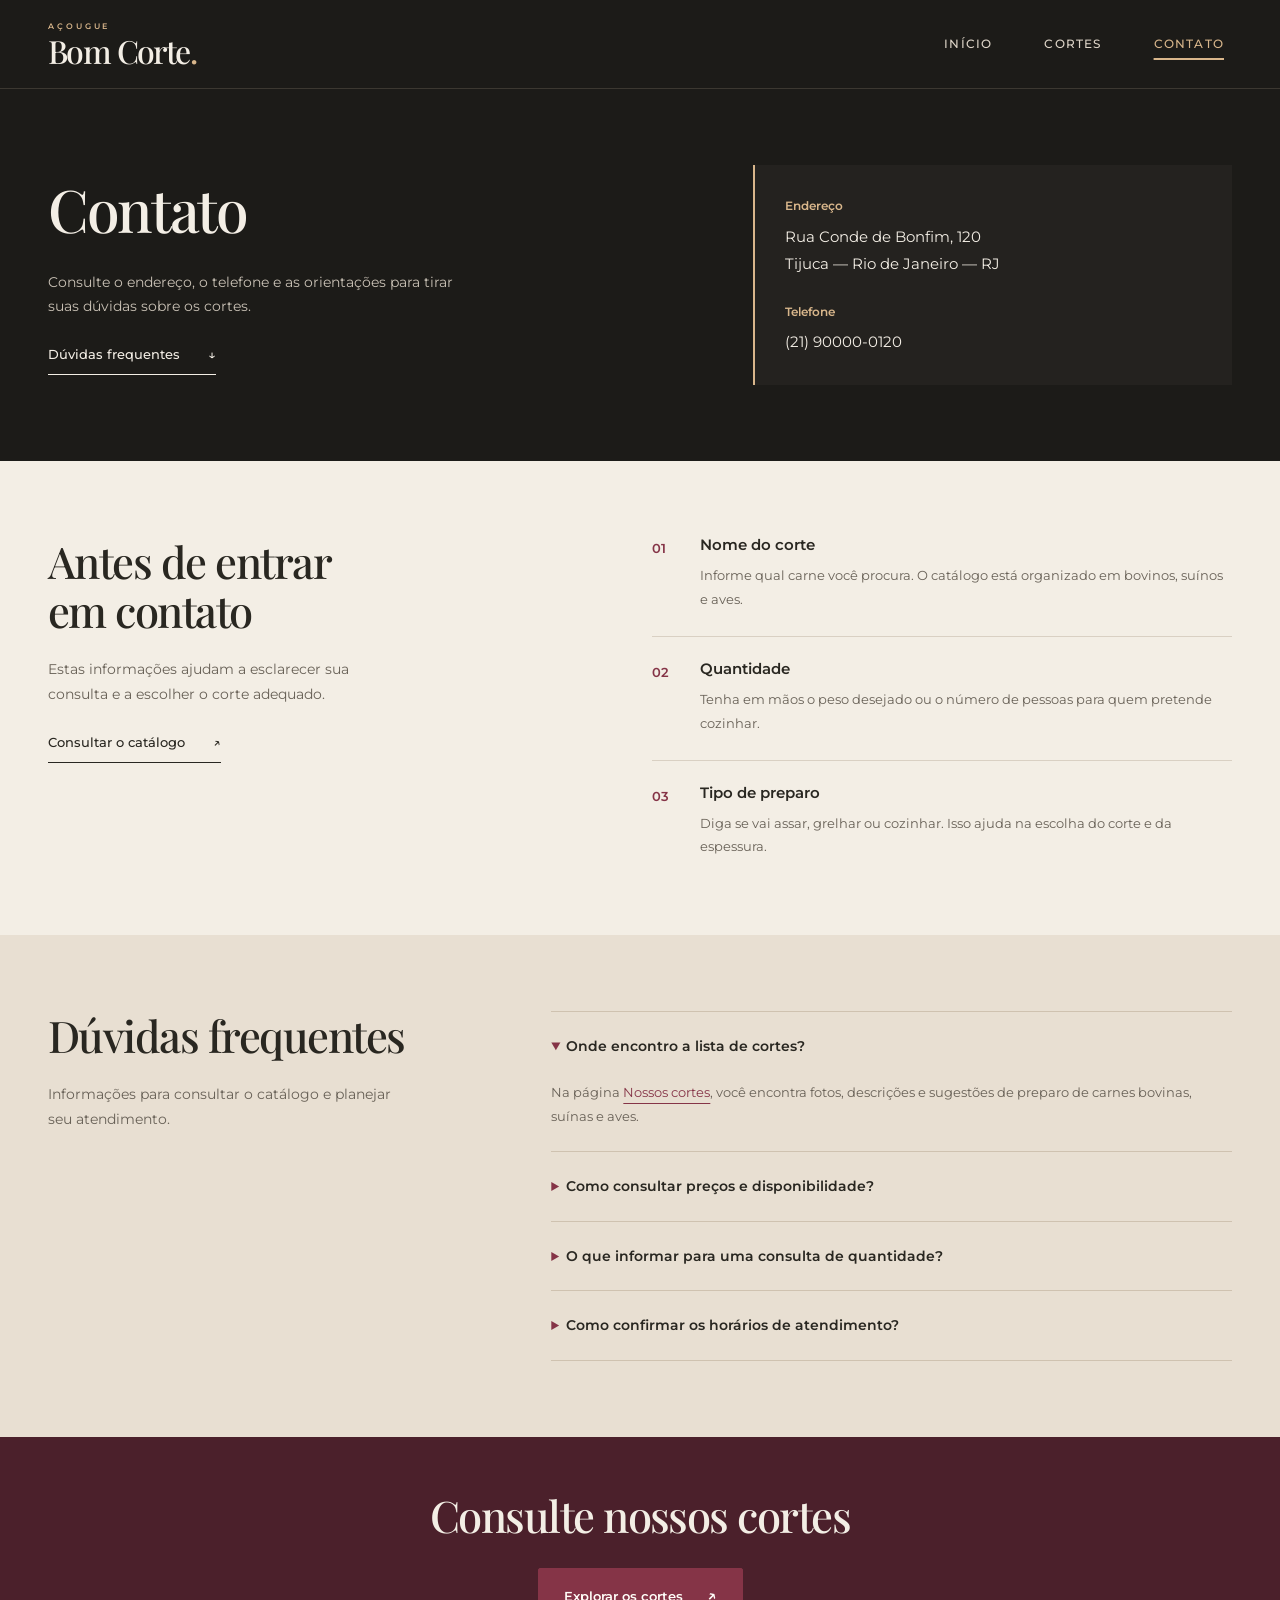
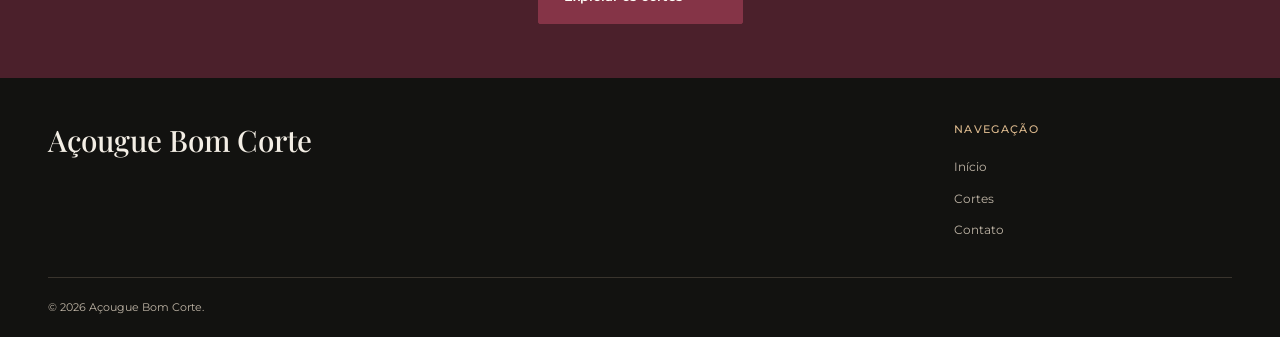
==== contato.html @ 8984fb62 "Add files via upload" ====
<!DOCTYPE html>
<html lang="pt-BR">
<head>
  <meta charset="UTF-8">
  <meta name="viewport" content="width=device-width, initial-scale=1">
  <meta name="description" content="Endereço e telefone do Açougue Bom Corte na Tijuca. Consulte orientações de atendimento e dúvidas frequentes sobre os cortes.">
  <title>Contato | Açougue Bom Corte</title>
  <link rel="preconnect" href="https://fonts.googleapis.com">
  <link rel="preconnect" href="https://fonts.gstatic.com" crossorigin>
  <link href="https://fonts.googleapis.com/css2?family=Montserrat:wght@400;500;600;700&family=Playfair+Display:wght@400;500;600;700&display=swap" rel="stylesheet">
  <link href="https://cdn.jsdelivr.net/npm/bootstrap@5.3.8/dist/css/bootstrap.min.css" rel="stylesheet" integrity="sha384-sRIl4kxILFvY47J16cr9ZwB07vP4J8+LH7qKQnuqkuIAvNWLzeN8tE5YBujZqJLB" crossorigin="anonymous">
  <link rel="stylesheet" href="style.css">
</head>
<body>
  <a class="skip-link" href="#conteudo">Pular para o conteúdo</a>
  <header class="site-header">
    <nav class="navbar navbar-expand-md" data-bs-theme="dark" aria-label="Navegação principal">
      <div class="container">
        <a class="navbar-brand brand" href="index.html" aria-label="Açougue Bom Corte — início">
          <span class="brand-kicker">AÇOUGUE</span>
          <span class="brand-name">Bom Corte<span class="brand-dot">.</span></span>
        </a>
        <button class="navbar-toggler" type="button" data-bs-toggle="collapse" data-bs-target="#menuPrincipal" aria-controls="menuPrincipal" aria-expanded="false" aria-label="Abrir ou fechar menu">
          <span class="navbar-toggler-icon"></span>
        </button>
        <div class="collapse navbar-collapse" id="menuPrincipal">
          <ul class="navbar-nav ms-auto">
            <li class="nav-item"><a class="nav-link" href="index.html">Início</a></li>
            <li class="nav-item"><a class="nav-link" href="cortes.html">Cortes</a></li>
            <li class="nav-item"><a class="nav-link active" aria-current="page" href="contato.html">Contato</a></li>
          </ul>
        </div>
      </div>
    </nav>
  </header>
  <main id="conteudo">
    <section class="contact-intro section-space">
      <div class="container">
        <div class="row align-items-center gx-4 gy-4">
          <div class="col-lg-7">
            <h1>Contato</h1>
            <p>Consulte o endereço, o telefone e as orientações para tirar suas dúvidas sobre os cortes.</p>
            <a class="text-link" href="#duvidas">Dúvidas frequentes <span aria-hidden="true">↓</span></a>
          </div>
          <div class="col-lg-5">
            <dl class="contact-info contact-info-panel mb-0">
              <dt>Endereço</dt>
              <dd><address class="mb-0">Rua Conde de Bonfim, 120<br>Tijuca — Rio de Janeiro — RJ</address></dd>
              <dt>Telefone</dt>
              <dd class="mb-0">(21) 90000-0120</dd>
            </dl>
          </div>
        </div>
      </div>
    </section>

    <section class="contact-guide section-space" aria-labelledby="titulo-atendimento">
      <div class="container">
        <div class="row gx-4 gy-4">
          <div class="col-lg-5">
            <h2 id="titulo-atendimento">Antes de entrar<br class="d-none d-lg-block"> em contato</h2>
            <p>Estas informações ajudam a esclarecer sua consulta e a escolher o corte adequado.</p>
            <a class="text-link" href="cortes.html">Consultar o catálogo <span aria-hidden="true">↗</span></a>
          </div>
          <div class="col-lg-6 offset-lg-1">
            <ol class="contact-checklist">
              <li>
                <h3>Nome do corte</h3>
                <p>Informe qual carne você procura. O catálogo está organizado em bovinos, suínos e aves.</p>
              </li>
              <li>
                <h3>Quantidade</h3>
                <p>Tenha em mãos o peso desejado ou o número de pessoas para quem pretende cozinhar.</p>
              </li>
              <li>
                <h3>Tipo de preparo</h3>
                <p>Diga se vai assar, grelhar ou cozinhar. Isso ajuda na escolha do corte e da espessura.</p>
              </li>
            </ol>
          </div>
        </div>
      </div>
    </section>

    <section class="contact-faq section-space" id="duvidas" aria-labelledby="titulo-duvidas">
      <div class="container">
        <div class="row gx-4 gy-4">
          <div class="col-lg-5">
            <h2 id="titulo-duvidas">Dúvidas frequentes</h2>
            <p>Informações para consultar o catálogo e planejar seu atendimento.</p>
          </div>
          <div class="col-lg-7">
            <!-- Details e summary abrem as respostas sem JavaScript adicional. -->
            <details class="faq-item" open>
              <summary>Onde encontro a lista de cortes?</summary>
              <p>Na página <a href="cortes.html">Nossos cortes</a>, você encontra fotos, descrições e sugestões de preparo de carnes bovinas, suínas e aves.</p>
            </details>
            <details class="faq-item">
              <summary>Como consultar preços e disponibilidade?</summary>
              <p>Confirme o valor e a disponibilidade do corte pelo telefone informado nesta página antes de se deslocar até o endereço.</p>
            </details>
            <details class="faq-item">
              <summary>O que informar para uma consulta de quantidade?</summary>
              <p>Informe o número de pessoas, o corte desejado e se a carne será o prato principal ou terá outros acompanhamentos.</p>
            </details>
            <details class="faq-item">
              <summary>Como confirmar os horários de atendimento?</summary>
              <p>Consulte os horários pelo telefone informado, especialmente antes de uma visita em domingos ou feriados.</p>
            </details>
          </div>
        </div>
      </div>
    </section>

    <section class="contact-cta">
      <div class="container text-center">
        <h2>Consulte nossos cortes</h2>
        <a class="btn btn-wine" href="cortes.html">Explorar os cortes <span aria-hidden="true">↗</span></a>
      </div>
    </section>
  </main>
  <footer class="site-footer">
    <div class="container">
      <div class="row gy-4 justify-content-between">
        <div class="col-md-7">
          <a class="footer-brand" href="index.html">Açougue Bom Corte</a>
        </div>
        <div class="col-md-3">
          <h2 class="footer-heading">Navegação</h2>
          <nav aria-label="Navegação do rodapé">
            <ul class="list-unstyled footer-links">
              <li><a href="index.html">Início</a></li>
              <li><a href="cortes.html">Cortes</a></li>
              <li><a href="contato.html">Contato</a></li>
            </ul>
          </nav>
        </div>
      </div>
      <div class="footer-bottom"><small>© 2026 Açougue Bom Corte.</small></div>
    </div>
  </footer>
  <!-- Único JavaScript do site: componente de menu recolhível do Bootstrap. -->
  <script src="https://cdn.jsdelivr.net/npm/bootstrap@5.3.8/dist/js/bootstrap.bundle.min.js" integrity="sha384-FKyoEForCGlyvwx9Hj09JcYn3nv7wiPVlz7YYwJrWVcXK/BmnVDxM+D2scQbITxI" crossorigin="anonymous"></script>
</body>
</html>
---- style.css ----
﻿/* Variáveis: identidade original do Bom Corte */
:root {
  --wine: #853447;
  --wine-dark: #4b202b;
  --charcoal: #1c1b18;
  --ink: #121210;
  --cream: #f3eee5;
  --sand: #d8b68b;
  --text: #292721;
  --muted: #686157;
  --white: #fffdf8;
  --line: #d9d0c3;
}

/* Geral */
body {
  margin: 0;
  min-height: 100vh;
  display: flex;
  flex-direction: column;
  color: var(--text);
  background: var(--cream);
  font-family: "Montserrat", sans-serif;
  font-size: 0.94rem;
  line-height: 1.8;
  -webkit-font-smoothing: antialiased;
}
h1, h2, h3, .brand-name, .footer-brand {
  font-family: "Playfair Display", Georgia, serif;
  font-weight: 500;
  line-height: 1.12;
}
h1 { font-size: clamp(2.7rem, 4.6vw, 4.6rem); letter-spacing: -0.04em; }
h2 { font-size: clamp(2rem, 3.4vw, 3.1rem); letter-spacing: -0.035em; }
h3 { font-size: 1.7rem; }
h1 em, h2 em { color: var(--wine); font-weight: 400; }
p { color: var(--muted); }
a { color: var(--wine); text-underline-offset: 6px; }
a, button { -webkit-tap-highlight-color: transparent; }
a:focus-visible, button:focus-visible { outline: 3px solid var(--sand); outline-offset: 5px; }
img { display: block; max-width: 100%; height: auto; }
::selection { color: var(--white); background: var(--wine); }
.section-space { padding-block: 76px; }
.btn-wine {
  --bs-btn-color: var(--white);
  --bs-btn-bg: var(--wine);
  --bs-btn-border-color: var(--wine);
  --bs-btn-hover-color: var(--white);
  --bs-btn-hover-bg: #a14459;
  --bs-btn-hover-border-color: #a14459;
  --bs-btn-active-color: var(--white);
  --bs-btn-active-bg: var(--wine-dark);
  --bs-btn-active-border-color: var(--wine-dark);
  padding: 15px 25px;
  border-radius: 2px;
  font-size: 0.8rem;
  font-weight: 600;
}
.btn-wine span { padding-left: 20px; font-size: 1rem; }
.text-link { display: inline-block; padding-block: 8px; color: inherit; text-decoration: none; border-bottom: 1px solid currentColor; font-size: 0.8rem; font-weight: 500; }
.text-link:hover { color: var(--sand); }
.text-link span { margin-left: 24px; }
.skip-link { position: absolute; z-index: 20; top: -100px; left: 16px; background: var(--white); padding: 10px 18px; }
.skip-link:focus { top: 10px; }

main { flex: 1; }

/* Header: compacto e contrastante */
.site-header { background: var(--charcoal); border-bottom: 1px solid #3c3831; }
.navbar { padding-block: 19px; }
.brand { display: flex; flex-direction: column; color: var(--cream); padding: 0; }
.brand:hover { color: var(--sand); }
.brand-kicker { color: var(--sand); font-size: 0.52rem; letter-spacing: 0.35em; font-weight: 600; line-height: 1.7; }
.brand-name { font-size: 2rem; letter-spacing: -0.05em; }
.brand-dot { color: var(--sand); }
.navbar-nav { gap: 36px; }
.navbar .nav-link { color: #ded5c8; padding: 10px 0; font-size: 0.75rem; letter-spacing: 0.1em; font-weight: 500; text-transform: uppercase; transition: color 180ms ease; }
.navbar .nav-link:hover, .navbar .nav-link.active { color: var(--sand); }
.navbar .nav-link.active { text-decoration: underline; text-decoration-thickness: 2px; text-underline-offset: 10px; }
.navbar-toggler { border: 1px solid #6d6254; border-radius: 2px; padding: 8px; font-size: 1rem; }

/* Home: abertura em duas colunas, sem texto sobre a fotografia */
.hero { background: var(--charcoal); color: var(--cream); padding-block: 52px; }
.hero-copy { padding-right: 44px; }
.hero h1 { margin-bottom: 26px; }
.hero h1 em { display: block; color: var(--sand); }
.hero-copy > p:not(.hero-footnote) { max-width: 390px; color: #c9c1b5; font-size: 0.9rem; }
.hero-actions { display: flex; align-items: start; flex-direction: column; gap: 14px; margin-top: 30px; }
.hero .hero-footnote { margin: 30px 0 0; color: #c9c1b5; font-size: 0.59rem; letter-spacing: 0.17em; }
.hero-footnote span { color: var(--sand); padding-inline: 12px; }
.hero-link { display: block; position: relative; }
.hero-image { width: 100%; height: auto; }
/* Suaviza somente as bordas; o centro da foto mantém brilho e nitidez. */
.hero-link::after {
  content: "";
  position: absolute;
  inset: 0;
  pointer-events: none;
  background:
    linear-gradient(to right, var(--charcoal), transparent 12%, transparent 88%, var(--charcoal)),
    linear-gradient(to bottom, var(--charcoal), transparent 12%, transparent 88%, var(--charcoal));
}
.intro h2 { margin-bottom: 0; }
.intro-text { font-size: 0.87rem; }
.featured { background: var(--ink); color: var(--cream); }
.section-heading { display: flex; justify-content: space-between; align-items: end; gap: 28px; margin-bottom: 38px; }
.section-heading h2 { margin: 0; }

/* Diferenciais: faixa vinho */
.benefits { padding-block: 28px; background: var(--wine-dark); }
.benefit { display: flex; align-items: center; gap: 18px; }
.benefit-number { color: var(--sand); font-family: "Playfair Display", Georgia, serif; font-size: 2rem; }
.benefit h2 { margin-bottom: 6px; color: var(--cream); font-family: "Montserrat", sans-serif; font-size: 0.81rem; font-weight: 600; letter-spacing: 0; line-height: 1.5; }

/* Cards: object-fit contain mantém as artes originais inteiras */
.product-card { overflow: hidden; background: var(--white); border: 1px solid var(--line); border-radius: 3px; box-shadow: 0 2px 7px rgb(28 27 24 / 3%); transition: transform 200ms ease, box-shadow 200ms ease; }
.product-card:hover { transform: translateY(-4px); box-shadow: 0 9px 24px rgb(28 27 24 / 12%); }
.product-image { width: 100%; aspect-ratio: 4 / 3; object-fit: contain; background: #100e0c; }
/* Preenche o card e preserva o nome incorporado à esquerda da arte. */
.product-image--costela { object-fit: cover; object-position: 8% center; }
.product-card .card-body { display: flex; flex-direction: column; padding: 26px; }
.product-category { font-size: 0.61rem; font-weight: 600; letter-spacing: 0.16em; color: var(--wine); margin-bottom: 11px; }
.product-card h3 { margin-bottom: 14px; }
.product-description { font-size: 0.79rem; margin-bottom: 0; }
.product-use { font-size: 0.73rem; padding-top: 20px; margin: auto 0 0; }
.product-use span { display: block; color: var(--text); font-size: 0.61rem; letter-spacing: 0.1em; text-transform: uppercase; font-weight: 600; margin-bottom: 4px; }
.featured .product-card { background: #24221f; border-color: #39342d; }
.featured .product-card h3 { color: var(--cream); }



/* Catálogo */
.page-heading { padding-block: 64px; color: var(--cream); background: var(--wine-dark); }
.page-heading h1 em { color: var(--sand); }
.page-heading h1 { margin: 0; }
.page-intro { margin-bottom: 20px; color: #e1ced1; font-size: 0.9rem; max-width: 390px; }
.selection-count { color: var(--sand); font-size: 0.63rem; letter-spacing: 0.16em; margin: 0; }
.selection-count span { padding-inline: 14px; }
.category-bar { background: #e8dfd2; border-bottom: 1px solid var(--line); }
.category-nav { display: flex; align-items: center; flex-wrap: wrap; gap: 0 36px; }
.category-label { margin-right: auto; color: var(--muted); font-size: 0.62rem; font-weight: 600; letter-spacing: 0.16em; }
.category-nav a { padding-block: 20px; color: var(--text); font-size: 0.81rem; text-decoration: none; }
.category-nav a span { margin-left: 15px; color: var(--wine); }
.category-nav a:hover { color: var(--wine); text-decoration: underline; }
.catalog { padding-top: 48px; padding-bottom: 38px; }
.catalog-section { margin-bottom: 54px; scroll-margin-top: 24px; }
.category-heading { display: flex; align-items: baseline; justify-content: space-between; gap: 20px; margin-bottom: 24px; padding-bottom: 20px; border-bottom: 1px solid var(--line); }
.category-heading h2 { font-size: 2.2rem; margin: 0; }
.category-number { display: inline-block; margin-right: 16px; font-family: "Montserrat", sans-serif; font-size: 0.75rem; letter-spacing: 0; color: var(--wine); vertical-align: middle; }

/* Contato */
.contact-intro { background: var(--charcoal); color: var(--cream); }
.contact-intro h1 { margin-bottom: 28px; }
.contact-intro h1 em { color: var(--sand); }
.contact-intro p { max-width: 405px; font-size: 0.85rem; color: #c9c1b5; }
.contact-info dt { color: var(--sand); font-size: 0.75rem; font-weight: 600; margin-bottom: 6px; }
.contact-info dd { color: var(--cream); margin-bottom: 24px; }
.contact-info address { font-style: normal; }
.contact-info-panel { padding: 30px; border-left: 2px solid var(--sand); background: #24221f; }
.contact-guide h2, .contact-faq h2 { margin-bottom: 22px; }
.contact-guide > .container > .row > div > p,
.contact-faq > .container > .row > div > p { max-width: 360px; font-size: 0.87rem; }
.contact-guide .text-link:hover { color: var(--wine); }
.contact-checklist { list-style: none; counter-reset: contact-step; margin: 0; padding: 0; }
.contact-checklist li { counter-increment: contact-step; position: relative; padding: 0 0 24px 48px; margin-bottom: 24px; border-bottom: 1px solid var(--line); }
.contact-checklist li:last-child { padding-bottom: 0; margin-bottom: 0; border-bottom: 0; }
.contact-checklist li::before { content: "0" counter(contact-step); position: absolute; left: 0; top: 0; color: var(--wine); font-size: 0.8rem; font-weight: 600; }
.contact-checklist h3 { font-family: "Montserrat", sans-serif; font-size: 0.94rem; font-weight: 600; margin-bottom: 10px; }
.contact-checklist p { font-size: 0.83rem; margin: 0; }
.contact-faq { background: #e8dfd2; scroll-margin-top: 24px; }
.faq-item { border-bottom: 1px solid #cfc2b0; }
.faq-item:first-child { border-top: 1px solid #cfc2b0; }
.faq-item summary { padding: 22px 0; font-size: 0.86rem; font-weight: 600; cursor: pointer; }
.faq-item summary::marker { color: var(--wine); }
.faq-item summary:focus-visible { outline: 2px solid var(--wine); outline-offset: 4px; }
.faq-item p { margin: 0; padding-bottom: 22px; font-size: 0.83rem; }
.contact-cta { padding-block: 54px; background: var(--wine-dark); color: var(--cream); }
.contact-cta h2 { margin: 0 auto 28px; max-width: 710px; }

/* Footer */
.site-footer { background: var(--ink); padding-top: 45px; color: var(--cream); }
.footer-brand { color: var(--cream); text-decoration: none; font-size: 1.85rem; }
.footer-brand:hover { color: var(--sand); }
.footer-heading { font-family: "Montserrat", sans-serif; font-size: 0.69rem; font-weight: 500; text-transform: uppercase; letter-spacing: 0.12em; margin-bottom: 16px; color: var(--sand); }
.footer-links { font-size: 0.75rem; line-height: 2.1; margin: 0; color: #bfb5a6; }
.footer-links a { text-decoration: none; color: #bfb5a6; display: inline-block; padding-block: 3px; }
.footer-links a:hover { text-decoration: underline; color: var(--cream); }
.footer-bottom { display: flex; justify-content: space-between; gap: 12px; padding-block: 20px; margin-top: 32px; border-top: 1px solid #39342d; }
.footer-bottom small { font-size: 0.66rem; color: #bfb5a6; }

/* Responsividade */
@media (min-width: 1200px) { .container { max-width: 1240px; padding-inline: 28px; } }
@media (max-width: 1199.98px) {
  .hero-copy { padding-right: 28px; }
  .hero h1 { font-size: 3.3rem; }
  .benefit { gap: 12px; }
}
@media (max-width: 991.98px) {
  .section-space { padding-block: 55px; }
  .hero { padding-block: 40px; }
  .hero-copy { padding-right: 0; padding-bottom: 36px; }
  .hero h1 { max-width: 650px; font-size: 3.8rem; }
  .hero-copy > p:not(.hero-footnote) { max-width: 550px; }
  .hero-actions { flex-direction: row; align-items: center; gap: 25px; }
  .hero .hero-footnote { margin-top: 22px; }
  .section-heading, .category-heading { align-items: start; flex-direction: column; gap: 14px; }
  .page-heading { padding-block: 48px; }
  .page-intro { max-width: 550px; }
}
@media (max-width: 767.98px) {
  .container { padding-inline: 22px; }
  .navbar { padding-block: 14px; }
  .navbar-nav { gap: 3px; padding-top: 18px; padding-bottom: 8px; }
  .navbar .nav-link { padding-block: 12px; }
  .brand-name { font-size: 1.8rem; }
  .section-space { padding-block: 44px; }
  .hero h1 { font-size: clamp(2.65rem, 9vw, 3.8rem); }
  .hero-actions { flex-direction: column; align-items: start; gap: 12px; }
  .hero-copy { padding-bottom: 28px; }
  .hero-copy > p:not(.hero-footnote) { font-size: 0.85rem; }
  .benefit { gap: 22px; }
  .benefit-number { font-size: 1.7rem; }
  .section-heading { margin-bottom: 28px; }
  .category-nav { gap: 0 24px; }
  .category-label { display: none; }
  .category-nav a { padding-block: 16px; font-size: 0.75rem; }
  .category-nav a span { margin-left: 5px; }
  .category-heading h2 { font-size: 1.9rem; }
  .catalog { padding-top: 34px; }
  .catalog-section { margin-bottom: 40px; }
  .contact-cta { padding-block: 44px; }
  .footer-bottom { flex-direction: column; gap: 5px; }
}
@media (prefers-reduced-motion: reduce) {
  .product-card, .navbar .nav-link { transition: none; }
  .product-card:hover { transform: none; }
}


.featured .product-description { color: #c5bcaf; }
.featured .product-category { color: var(--sand); }
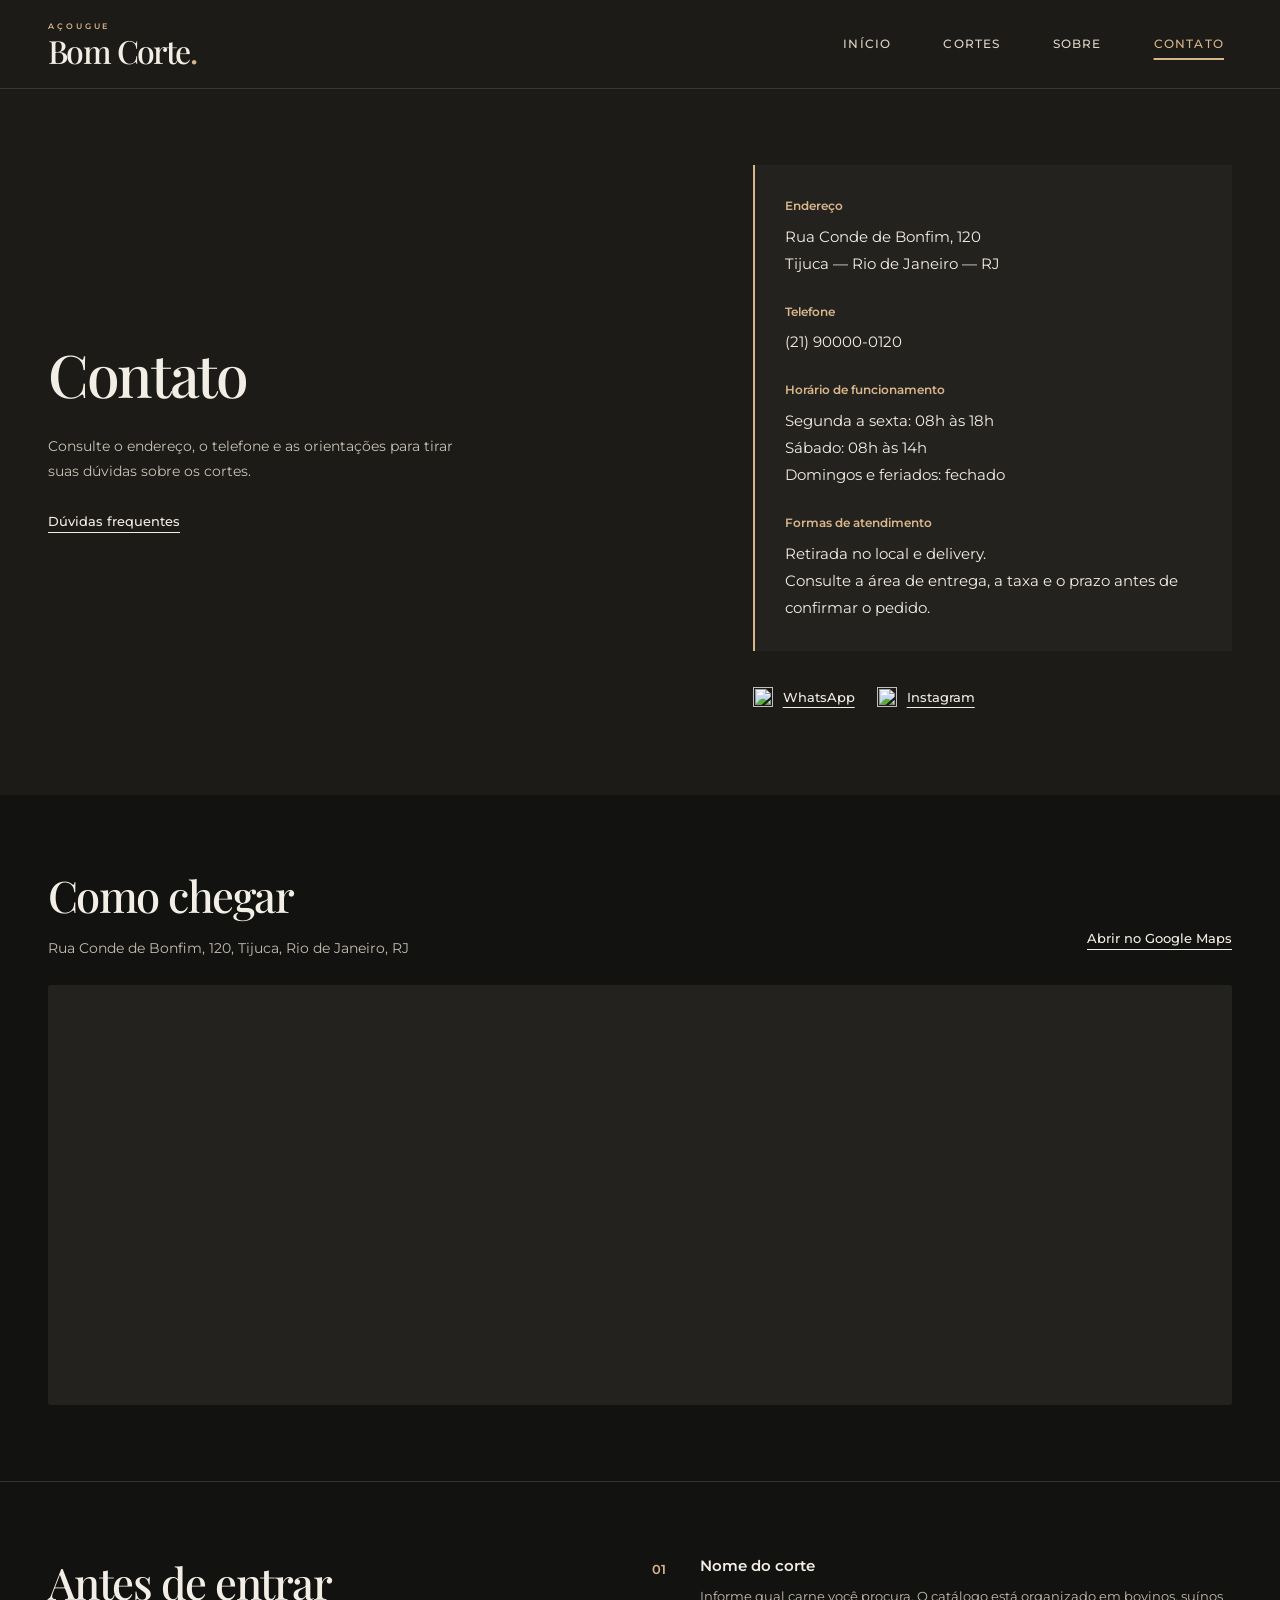
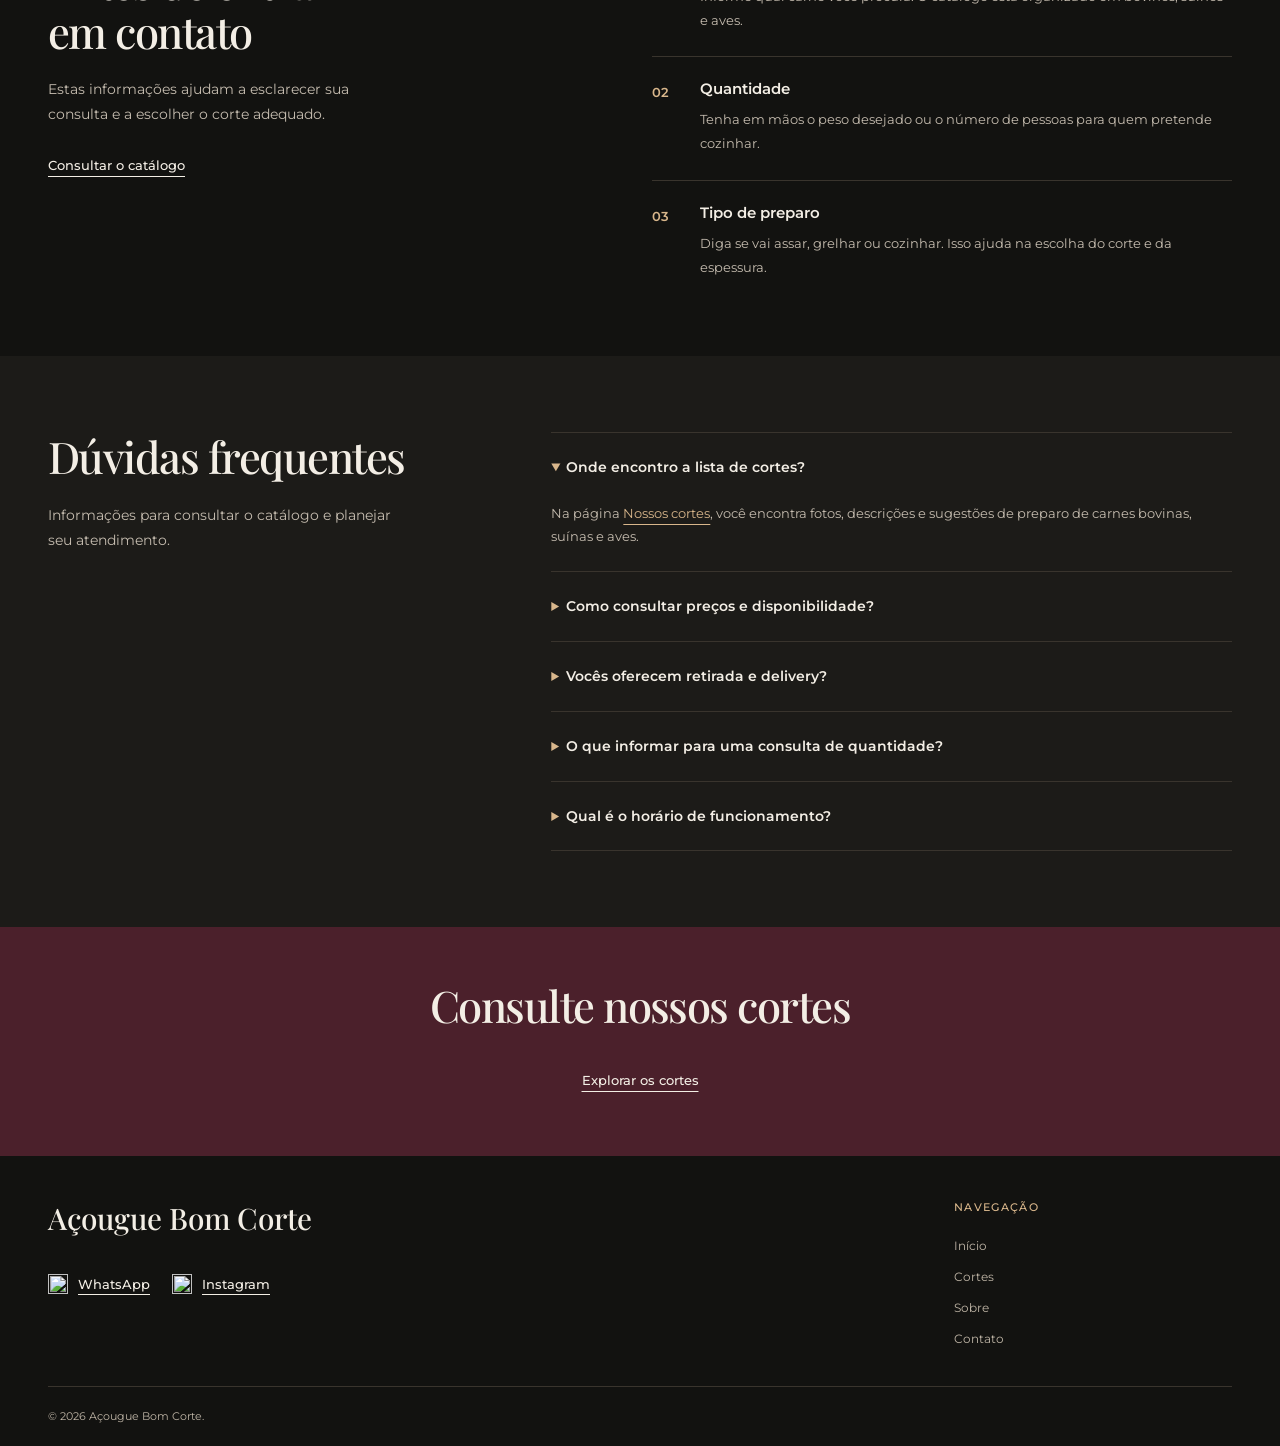
==== commit fa49f3ba: "Atualizar catálogo e padroniza o visual do site. - Adicionar novos cortes e kits de churrasco - Pad" ====
--- a/contato.html
+++ b/contato.html
@@ -1,146 +1,190 @@
 <!DOCTYPE html>
 <html lang="pt-BR">
-<head>
-  <meta charset="UTF-8">
-  <meta name="viewport" content="width=device-width, initial-scale=1">
-  <meta name="description" content="Endereço e telefone do Açougue Bom Corte na Tijuca. Consulte orientações de atendimento e dúvidas frequentes sobre os cortes.">
-  <title>Contato | Açougue Bom Corte</title>
-  <link rel="preconnect" href="https://fonts.googleapis.com">
-  <link rel="preconnect" href="https://fonts.gstatic.com" crossorigin>
-  <link href="https://fonts.googleapis.com/css2?family=Montserrat:wght@400;500;600;700&family=Playfair+Display:wght@400;500;600;700&display=swap" rel="stylesheet">
-  <link href="https://cdn.jsdelivr.net/npm/bootstrap@5.3.8/dist/css/bootstrap.min.css" rel="stylesheet" integrity="sha384-sRIl4kxILFvY47J16cr9ZwB07vP4J8+LH7qKQnuqkuIAvNWLzeN8tE5YBujZqJLB" crossorigin="anonymous">
-  <link rel="stylesheet" href="style.css">
-</head>
-<body>
-  <a class="skip-link" href="#conteudo">Pular para o conteúdo</a>
-  <header class="site-header">
-    <nav class="navbar navbar-expand-md" data-bs-theme="dark" aria-label="Navegação principal">
-      <div class="container">
-        <a class="navbar-brand brand" href="index.html" aria-label="Açougue Bom Corte — início">
-          <span class="brand-kicker">AÇOUGUE</span>
-          <span class="brand-name">Bom Corte<span class="brand-dot">.</span></span>
-        </a>
-        <button class="navbar-toggler" type="button" data-bs-toggle="collapse" data-bs-target="#menuPrincipal" aria-controls="menuPrincipal" aria-expanded="false" aria-label="Abrir ou fechar menu">
-          <span class="navbar-toggler-icon"></span>
-        </button>
-        <div class="collapse navbar-collapse" id="menuPrincipal">
-          <ul class="navbar-nav ms-auto">
-            <li class="nav-item"><a class="nav-link" href="index.html">Início</a></li>
-            <li class="nav-item"><a class="nav-link" href="cortes.html">Cortes</a></li>
-            <li class="nav-item"><a class="nav-link active" aria-current="page" href="contato.html">Contato</a></li>
-          </ul>
-        </div>
-      </div>
-    </nav>
-  </header>
-  <main id="conteudo">
-    <section class="contact-intro section-space">
-      <div class="container">
-        <div class="row align-items-center gx-4 gy-4">
-          <div class="col-lg-7">
-            <h1>Contato</h1>
-            <p>Consulte o endereço, o telefone e as orientações para tirar suas dúvidas sobre os cortes.</p>
-            <a class="text-link" href="#duvidas">Dúvidas frequentes <span aria-hidden="true">↓</span></a>
-          </div>
-          <div class="col-lg-5">
-            <dl class="contact-info contact-info-panel mb-0">
-              <dt>Endereço</dt>
-              <dd><address class="mb-0">Rua Conde de Bonfim, 120<br>Tijuca — Rio de Janeiro — RJ</address></dd>
-              <dt>Telefone</dt>
-              <dd class="mb-0">(21) 90000-0120</dd>
-            </dl>
+  <head>
+    <meta charset="UTF-8">
+    <meta name="viewport" content="width=device-width, initial-scale=1">
+    <meta name="description" content="Endereço e telefone do Açougue Bom Corte na Tijuca. Consulte orientações de atendimento e dúvidas frequentes sobre os cortes.">
+    <title>Contato | Açougue Bom Corte</title>
+    <link rel="preconnect" href="https://fonts.googleapis.com">
+    <link rel="preconnect" href="https://fonts.gstatic.com" crossorigin>
+    <link href="https://fonts.googleapis.com/css2?family=Montserrat:wght@400;500;600;700&family=Playfair+Display:wght@400;500;600;700&display=swap" rel="stylesheet">
+    <link href="https://cdn.jsdelivr.net/npm/bootstrap@5.3.8/dist/css/bootstrap.min.css" rel="stylesheet" integrity="sha384-sRIl4kxILFvY47J16cr9ZwB07vP4J8+LH7qKQnuqkuIAvNWLzeN8tE5YBujZqJLB" crossorigin="anonymous">
+    <link rel="stylesheet" href="style.css?v=20260927-12">
+  </head>
+  <body>
+    <a class="skip-link" href="#conteudo">Pular para o conteúdo</a>
+    <header class="site-header">
+      <nav class="navbar navbar-expand-md" data-bs-theme="dark" aria-label="Navegação principal">
+        <div class="container">
+          <a class="navbar-brand brand" href="index.html" aria-label="Açougue Bom Corte — início">
+            <span class="brand-kicker">AÇOUGUE</span>
+            <span class="brand-name">Bom Corte<span class="brand-dot">.</span></span>
+          </a>
+          <button class="navbar-toggler" type="button" data-bs-toggle="collapse" data-bs-target="#menuPrincipal" aria-controls="menuPrincipal" aria-expanded="false" aria-label="Abrir ou fechar menu">
+            <span class="navbar-toggler-icon"></span>
+          </button>
+          <div class="collapse navbar-collapse" id="menuPrincipal">
+            <ul class="navbar-nav ms-auto">
+              <li class="nav-item"><a class="nav-link" href="index.html">Início</a></li>
+              <li class="nav-item"><a class="nav-link" href="cortes.html">Cortes</a></li>
+              <li class="nav-item"><a class="nav-link" href="sobre.html">Sobre</a></li>
+              <li class="nav-item"><a class="nav-link active" aria-current="page" href="contato.html">Contato</a></li>
+            </ul>
           </div>
         </div>
-      </div>
-    </section>
-
-    <section class="contact-guide section-space" aria-labelledby="titulo-atendimento">
-      <div class="container">
-        <div class="row gx-4 gy-4">
-          <div class="col-lg-5">
-            <h2 id="titulo-atendimento">Antes de entrar<br class="d-none d-lg-block"> em contato</h2>
-            <p>Estas informações ajudam a esclarecer sua consulta e a escolher o corte adequado.</p>
-            <a class="text-link" href="cortes.html">Consultar o catálogo <span aria-hidden="true">↗</span></a>
-          </div>
-          <div class="col-lg-6 offset-lg-1">
-            <ol class="contact-checklist">
-              <li>
-                <h3>Nome do corte</h3>
-                <p>Informe qual carne você procura. O catálogo está organizado em bovinos, suínos e aves.</p>
-              </li>
-              <li>
-                <h3>Quantidade</h3>
-                <p>Tenha em mãos o peso desejado ou o número de pessoas para quem pretende cozinhar.</p>
-              </li>
-              <li>
-                <h3>Tipo de preparo</h3>
-                <p>Diga se vai assar, grelhar ou cozinhar. Isso ajuda na escolha do corte e da espessura.</p>
-              </li>
-            </ol>
+      </nav>
+    </header>
+    <main id="conteudo">
+      <section class="contact-intro section-space">
+        <div class="container">
+          <div class="row align-items-center gx-4 gy-4">
+            <div class="col-lg-7">
+              <h1>Contato</h1>
+              <p>Consulte o endereço, o telefone e as orientações para tirar suas dúvidas sobre os cortes.</p>
+              <a class="text-link" href="#duvidas">Dúvidas frequentes</a>
+            </div>
+            <div class="col-lg-5">
+              <dl class="contact-info contact-info-panel mb-0">
+                <dt>Endereço</dt>
+                <dd><address class="mb-0">Rua Conde de Bonfim, 120<br>Tijuca — Rio de Janeiro — RJ</address></dd>
+                <dt>Telefone</dt>
+                <dd>(21) 90000-0120</dd>
+                <dt>Horário de funcionamento</dt>
+                <dd>
+                  <ul class="list-unstyled mb-0">
+                    <li>Segunda a sexta: <time datetime="08:00">08h</time> às <time datetime="18:00">18h</time></li>
+                    <li>Sábado: <time datetime="08:00">08h</time> às <time datetime="14:00">14h</time></li>
+                    <li>Domingos e feriados: fechado</li>
+                  </ul>
+                </dd>
+                <dt>Formas de atendimento</dt>
+                <dd class="mb-0">Retirada no local e delivery.<br>Consulte a área de entrega, a taxa e o prazo antes de confirmar o pedido.</dd>
+              </dl>
+              <div class="social-links">
+                <a class="social-link" href="https://wa.me/5521900000120?text=Ol%C3%A1%2C%20gostaria%20de%20saber%20sobre%20os%20cortes." target="_blank" rel="noopener noreferrer" aria-label="WhatsApp — abrir conversa em nova aba">
+                  <img src="images/icons/whatsapp.svg" width="20" height="20" alt="" aria-hidden="true"> WhatsApp
+                </a>
+                <a class="social-link" href="https://www.instagram.com/" target="_blank" rel="noopener noreferrer" aria-label="Abrir Instagram em nova aba">
+                  <img src="images/icons/instagram.svg" width="20" height="20" alt="" aria-hidden="true"> Instagram
+                </a>
+              </div>
+            </div>
           </div>
         </div>
-      </div>
-    </section>
+      </section>
 
-    <section class="contact-faq section-space" id="duvidas" aria-labelledby="titulo-duvidas">
-      <div class="container">
-        <div class="row gx-4 gy-4">
-          <div class="col-lg-5">
-            <h2 id="titulo-duvidas">Dúvidas frequentes</h2>
-            <p>Informações para consultar o catálogo e planejar seu atendimento.</p>
+      <section class="contact-location section-space" id="localizacao" aria-labelledby="titulo-localizacao">
+        <div class="container">
+          <div class="row gy-3 align-items-end mb-4">
+            <div class="col-lg-7">
+              <h2 id="titulo-localizacao">Como chegar</h2>
+              <address class="mb-0">Rua Conde de Bonfim, 120, Tijuca, Rio de Janeiro, RJ</address>
+            </div>
+            <div class="col-lg-5 text-lg-end">
+              <a class="text-link" href="https://www.google.com/maps/search/?api=1&amp;query=Rua%20Conde%20de%20Bonfim%2C%20120%2C%20Tijuca%2C%20Rio%20de%20Janeiro%2C%20RJ" target="_blank" rel="noopener noreferrer" aria-label="Abrir endereço no Google Maps em nova aba">Abrir no Google Maps</a>
+            </div>
           </div>
-          <div class="col-lg-7">
-            <!-- Details e summary abrem as respostas sem JavaScript adicional. -->
-            <details class="faq-item" open>
-              <summary>Onde encontro a lista de cortes?</summary>
-              <p>Na página <a href="cortes.html">Nossos cortes</a>, você encontra fotos, descrições e sugestões de preparo de carnes bovinas, suínas e aves.</p>
-            </details>
-            <details class="faq-item">
-              <summary>Como consultar preços e disponibilidade?</summary>
-              <p>Confirme o valor e a disponibilidade do corte pelo telefone informado nesta página antes de se deslocar até o endereço.</p>
-            </details>
-            <details class="faq-item">
-              <summary>O que informar para uma consulta de quantidade?</summary>
-              <p>Informe o número de pessoas, o corte desejado e se a carne será o prato principal ou terá outros acompanhamentos.</p>
-            </details>
-            <details class="faq-item">
-              <summary>Como confirmar os horários de atendimento?</summary>
-              <p>Consulte os horários pelo telefone informado, especialmente antes de uma visita em domingos ou feriados.</p>
-            </details>
+          <iframe class="contact-map" src="https://www.google.com/maps?q=Rua%20Conde%20de%20Bonfim%2C%20120%2C%20Tijuca%2C%20Rio%20de%20Janeiro%2C%20RJ&amp;z=17&amp;output=embed" title="Mapa de localização: Rua Conde de Bonfim, 120, Tijuca, Rio de Janeiro, RJ" width="1200" height="420" loading="lazy" referrerpolicy="no-referrer-when-downgrade" allowfullscreen></iframe>
+        </div>
+      </section>
+
+      <section class="contact-guide section-space" aria-labelledby="titulo-atendimento">
+        <div class="container">
+          <div class="row gx-4 gy-4">
+            <div class="col-lg-5">
+              <h2 id="titulo-atendimento">Antes de entrar<br class="d-none d-lg-block"> em contato</h2>
+              <p>Estas informações ajudam a esclarecer sua consulta e a escolher o corte adequado.</p>
+              <a class="text-link" href="cortes.html">Consultar o catálogo</a>
+            </div>
+            <div class="col-lg-6 offset-lg-1">
+              <ol class="contact-checklist">
+                <li>
+                  <h3>Nome do corte</h3>
+                  <p>Informe qual carne você procura. O catálogo está organizado em bovinos, suínos e aves.</p>
+                </li>
+                <li>
+                  <h3>Quantidade</h3>
+                  <p>Tenha em mãos o peso desejado ou o número de pessoas para quem pretende cozinhar.</p>
+                </li>
+                <li>
+                  <h3>Tipo de preparo</h3>
+                  <p>Diga se vai assar, grelhar ou cozinhar. Isso ajuda na escolha do corte e da espessura.</p>
+                </li>
+              </ol>
+            </div>
           </div>
         </div>
+      </section>
+
+      <section class="contact-faq section-space" id="duvidas" aria-labelledby="titulo-duvidas">
+        <div class="container">
+          <div class="row gx-4 gy-4">
+            <div class="col-lg-5">
+              <h2 id="titulo-duvidas">Dúvidas frequentes</h2>
+              <p>Informações para consultar o catálogo e planejar seu atendimento.</p>
+            </div>
+            <div class="col-lg-7">
+              <details class="faq-item" open>
+                <summary>Onde encontro a lista de cortes?</summary>
+                <p>Na página <a href="cortes.html">Nossos cortes</a>, você encontra fotos, descrições e sugestões de preparo de carnes bovinas, suínas e aves.</p>
+              </details>
+              <details class="faq-item">
+                <summary>Como consultar preços e disponibilidade?</summary>
+                <p>Confirme o valor e a disponibilidade do corte pelo telefone informado nesta página antes de se deslocar até o endereço.</p>
+              </details>
+              <details class="faq-item">
+                <summary>Vocês oferecem retirada e delivery?</summary>
+                <p>Sim. Você pode combinar a retirada no local ou solicitar delivery. Antes de confirmar o pedido, informe seu endereço e consulte a área atendida, a taxa e o prazo de entrega.</p>
+              </details>
+              <details class="faq-item">
+                <summary>O que informar para uma consulta de quantidade?</summary>
+                <p>Informe o número de pessoas, o corte desejado e se a carne será o prato principal ou terá outros acompanhamentos.</p>
+              </details>
+              <details class="faq-item">
+                <summary>Qual é o horário de funcionamento?</summary>
+                <p>Atendemos de segunda a sexta, das 08h às 18h, e aos sábados, das 08h às 14h. Aos domingos e feriados, o açougue fica fechado.</p>
+              </details>
+            </div>
+          </div>
+        </div>
+      </section>
+
+      <section class="contact-cta">
+        <div class="container text-center">
+          <h2>Consulte nossos cortes</h2>
+          <a class="text-link" href="cortes.html">Explorar os cortes</a>
+        </div>
+      </section>
+    </main>
+    <footer class="site-footer">
+      <div class="container">
+        <div class="row gy-4 justify-content-between">
+          <div class="col-md-7">
+            <a class="footer-brand" href="index.html">Açougue Bom Corte</a>
+            <div class="social-links">
+              <a class="social-link" href="https://wa.me/5521900000120?text=Ol%C3%A1%2C%20gostaria%20de%20saber%20sobre%20os%20cortes." target="_blank" rel="noopener noreferrer" aria-label="WhatsApp — abrir conversa em nova aba">
+                <img src="images/icons/whatsapp.svg" width="20" height="20" alt="" aria-hidden="true"> WhatsApp
+              </a>
+              <a class="social-link" href="https://www.instagram.com/" target="_blank" rel="noopener noreferrer" aria-label="Abrir Instagram em nova aba">
+                <img src="images/icons/instagram.svg" width="20" height="20" alt="" aria-hidden="true"> Instagram
+              </a>
+            </div>
+          </div>
+          <div class="col-md-3">
+            <h2 class="footer-heading">Navegação</h2>
+            <nav aria-label="Navegação do rodapé">
+              <ul class="list-unstyled footer-links">
+                <li><a href="index.html">Início</a></li>
+                <li><a href="cortes.html">Cortes</a></li>
+                <li><a href="sobre.html">Sobre</a></li>
+                <li><a href="contato.html">Contato</a></li>
+              </ul>
+            </nav>
+          </div>
+        </div>
+        <div class="footer-bottom"><small>© 2026 Açougue Bom Corte.</small></div>
       </div>
-    </section>
-
-    <section class="contact-cta">
-      <div class="container text-center">
-        <h2>Consulte nossos cortes</h2>
-        <a class="btn btn-wine" href="cortes.html">Explorar os cortes <span aria-hidden="true">↗</span></a>
-      </div>
-    </section>
-  </main>
-  <footer class="site-footer">
-    <div class="container">
-      <div class="row gy-4 justify-content-between">
-        <div class="col-md-7">
-          <a class="footer-brand" href="index.html">Açougue Bom Corte</a>
-        </div>
-        <div class="col-md-3">
-          <h2 class="footer-heading">Navegação</h2>
-          <nav aria-label="Navegação do rodapé">
-            <ul class="list-unstyled footer-links">
-              <li><a href="index.html">Início</a></li>
-              <li><a href="cortes.html">Cortes</a></li>
-              <li><a href="contato.html">Contato</a></li>
-            </ul>
-          </nav>
-        </div>
-      </div>
-      <div class="footer-bottom"><small>© 2026 Açougue Bom Corte.</small></div>
-    </div>
-  </footer>
-  <!-- Único JavaScript do site: componente de menu recolhível do Bootstrap. -->
-  <script src="https://cdn.jsdelivr.net/npm/bootstrap@5.3.8/dist/js/bootstrap.bundle.min.js" integrity="sha384-FKyoEForCGlyvwx9Hj09JcYn3nv7wiPVlz7YYwJrWVcXK/BmnVDxM+D2scQbITxI" crossorigin="anonymous"></script>
-</body>
+    </footer>
+    <script src="https://cdn.jsdelivr.net/npm/bootstrap@5.3.8/dist/js/bootstrap.bundle.min.js" integrity="sha384-FKyoEForCGlyvwx9Hj09JcYn3nv7wiPVlz7YYwJrWVcXK/BmnVDxM+D2scQbITxI" crossorigin="anonymous"></script>
+  </body>
 </html>
-
--- a/style.css
+++ b/style.css
@@ -1,4 +1,4 @@
-﻿/* Variáveis: identidade original do Bom Corte */
+/* Cores do site */
 :root {
   --wine: #853447;
   --wine-dark: #4b202b;
@@ -6,236 +6,1010 @@
   --ink: #121210;
   --cream: #f3eee5;
   --sand: #d8b68b;
-  --text: #292721;
-  --muted: #686157;
+  --muted: #c5bcaf;
   --white: #fffdf8;
-  --line: #d9d0c3;
-}
-
-/* Geral */
+  --line: #39342d;
+  --surface: #24221f;
+  color-scheme: dark;
+}
+
+/* Estilo geral */
 body {
   margin: 0;
   min-height: 100vh;
   display: flex;
   flex-direction: column;
-  color: var(--text);
-  background: var(--cream);
+  color: var(--cream);
+  background: var(--ink);
   font-family: "Montserrat", sans-serif;
   font-size: 0.94rem;
   line-height: 1.8;
   -webkit-font-smoothing: antialiased;
 }
+
 h1, h2, h3, .brand-name, .footer-brand {
   font-family: "Playfair Display", Georgia, serif;
   font-weight: 500;
   line-height: 1.12;
 }
-h1 { font-size: clamp(2.7rem, 4.6vw, 4.6rem); letter-spacing: -0.04em; }
-h2 { font-size: clamp(2rem, 3.4vw, 3.1rem); letter-spacing: -0.035em; }
-h3 { font-size: 1.7rem; }
-h1 em, h2 em { color: var(--wine); font-weight: 400; }
-p { color: var(--muted); }
-a { color: var(--wine); text-underline-offset: 6px; }
-a, button { -webkit-tap-highlight-color: transparent; }
-a:focus-visible, button:focus-visible { outline: 3px solid var(--sand); outline-offset: 5px; }
-img { display: block; max-width: 100%; height: auto; }
-::selection { color: var(--white); background: var(--wine); }
-.section-space { padding-block: 76px; }
-.btn-wine {
-  --bs-btn-color: var(--white);
-  --bs-btn-bg: var(--wine);
-  --bs-btn-border-color: var(--wine);
-  --bs-btn-hover-color: var(--white);
-  --bs-btn-hover-bg: #a14459;
-  --bs-btn-hover-border-color: #a14459;
-  --bs-btn-active-color: var(--white);
-  --bs-btn-active-bg: var(--wine-dark);
-  --bs-btn-active-border-color: var(--wine-dark);
-  padding: 15px 25px;
+
+h1 {
+  font-size: clamp(2.7rem, 4.6vw, 4.6rem);
+  letter-spacing: -0.04em;
+}
+
+h2 {
+  font-size: clamp(2rem, 3.4vw, 3.1rem);
+  letter-spacing: -0.035em;
+}
+
+h3 {
+  font-size: 1.7rem;
+}
+
+h1 em, h2 em {
+  color: var(--sand);
+  font-weight: 400;
+}
+
+p {
+  color: var(--muted);
+}
+
+a {
+  color: var(--sand);
+  text-underline-offset: 6px;
+}
+
+a, button {
+  -webkit-tap-highlight-color: transparent;
+}
+
+a:focus-visible, button:focus-visible {
+  outline: 3px solid var(--sand);
+  outline-offset: 5px;
+}
+
+img {
+  display: block;
+  max-width: 100%;
+  height: auto;
+}
+
+::selection {
+  color: var(--white);
+  background: var(--wine);
+}
+
+.section-space {
+  padding-block: 76px;
+}
+
+.text-link {
+  display: inline-flex;
+  align-items: center;
+  min-height: 44px;
+  padding-block: 8px;
+  color: inherit;
+  text-decoration: underline;
+  text-decoration-thickness: 1px;
+  text-underline-offset: 6px;
+  font-size: 0.8rem;
+  font-weight: 500;
+}
+
+.text-link:hover {
+  color: var(--sand);
+}
+
+.skip-link {
+  position: absolute;
+  z-index: 20;
+  top: -100px;
+  left: 16px;
+  color: var(--ink);
+  background: var(--white);
+  padding: 10px 18px;
+}
+
+.skip-link:focus {
+  top: 10px;
+}
+
+main {
+  flex: 1;
+}
+
+/* Topo e menu */
+.site-header {
+  background: var(--charcoal);
+  border-bottom: 1px solid #3c3831;
+}
+
+/* Na página inicial, o menu fica em cima da foto */
+.home-page .site-header {
+  position: absolute;
+  top: 0;
+  left: 0;
+  width: 100%;
+  z-index: 5;
+  background: rgb(18 18 16 / 58%);
+  border-bottom-color: rgb(243 238 229 / 16%);
+}
+
+.navbar {
+  padding-block: 19px;
+}
+
+.brand {
+  display: flex;
+  flex-direction: column;
+  color: var(--cream);
+  padding: 0;
+}
+
+.brand:hover {
+  color: var(--sand);
+}
+
+.brand-kicker {
+  color: var(--sand);
+  font-size: 0.52rem;
+  letter-spacing: 0.35em;
+  font-weight: 600;
+  line-height: 1.7;
+}
+
+.brand-name {
+  font-size: 2rem;
+  letter-spacing: -0.05em;
+}
+
+.brand-dot {
+  color: var(--sand);
+}
+
+.navbar-nav {
+  gap: 36px;
+}
+
+.navbar .nav-link {
+  color: #ded5c8;
+  padding: 10px 0;
+  font-size: 0.75rem;
+  letter-spacing: 0.1em;
+  font-weight: 500;
+  text-transform: uppercase;
+  transition: color 180ms ease;
+}
+
+.navbar .nav-link:hover, .navbar .nav-link.active {
+  color: var(--sand);
+}
+
+.navbar .nav-link.active {
+  text-decoration: underline;
+  text-decoration-thickness: 2px;
+  text-underline-offset: 10px;
+}
+
+.navbar-toggler {
+  border: 1px solid #6d6254;
   border-radius: 2px;
-  font-size: 0.8rem;
-  font-weight: 600;
-}
-.btn-wine span { padding-left: 20px; font-size: 1rem; }
-.text-link { display: inline-block; padding-block: 8px; color: inherit; text-decoration: none; border-bottom: 1px solid currentColor; font-size: 0.8rem; font-weight: 500; }
-.text-link:hover { color: var(--sand); }
-.text-link span { margin-left: 24px; }
-.skip-link { position: absolute; z-index: 20; top: -100px; left: 16px; background: var(--white); padding: 10px 18px; }
-.skip-link:focus { top: 10px; }
-
-main { flex: 1; }
-
-/* Header: compacto e contrastante */
-.site-header { background: var(--charcoal); border-bottom: 1px solid #3c3831; }
-.navbar { padding-block: 19px; }
-.brand { display: flex; flex-direction: column; color: var(--cream); padding: 0; }
-.brand:hover { color: var(--sand); }
-.brand-kicker { color: var(--sand); font-size: 0.52rem; letter-spacing: 0.35em; font-weight: 600; line-height: 1.7; }
-.brand-name { font-size: 2rem; letter-spacing: -0.05em; }
-.brand-dot { color: var(--sand); }
-.navbar-nav { gap: 36px; }
-.navbar .nav-link { color: #ded5c8; padding: 10px 0; font-size: 0.75rem; letter-spacing: 0.1em; font-weight: 500; text-transform: uppercase; transition: color 180ms ease; }
-.navbar .nav-link:hover, .navbar .nav-link.active { color: var(--sand); }
-.navbar .nav-link.active { text-decoration: underline; text-decoration-thickness: 2px; text-underline-offset: 10px; }
-.navbar-toggler { border: 1px solid #6d6254; border-radius: 2px; padding: 8px; font-size: 1rem; }
-
-/* Home: abertura em duas colunas, sem texto sobre a fotografia */
-.hero { background: var(--charcoal); color: var(--cream); padding-block: 52px; }
-.hero-copy { padding-right: 44px; }
-.hero h1 { margin-bottom: 26px; }
-.hero h1 em { display: block; color: var(--sand); }
-.hero-copy > p:not(.hero-footnote) { max-width: 390px; color: #c9c1b5; font-size: 0.9rem; }
-.hero-actions { display: flex; align-items: start; flex-direction: column; gap: 14px; margin-top: 30px; }
-.hero .hero-footnote { margin: 30px 0 0; color: #c9c1b5; font-size: 0.59rem; letter-spacing: 0.17em; }
-.hero-footnote span { color: var(--sand); padding-inline: 12px; }
-.hero-link { display: block; position: relative; }
-.hero-image { width: 100%; height: auto; }
-/* Suaviza somente as bordas; o centro da foto mantém brilho e nitidez. */
-.hero-link::after {
+  padding: 8px;
+  font-size: 1rem;
+}
+
+/* Foto e texto da página inicial */
+.hero {
+  position: relative;
+  isolation: isolate;
+  display: flex;
+  align-items: center;
+  min-height: min(860px, 100svh);
+  padding-top: 160px;
+  padding-bottom: 80px;
+  background: var(--charcoal);
+  color: var(--cream);
+}
+
+.hero-image {
+  position: absolute;
+  inset: 0;
+  z-index: -2;
+  width: 100%;
+  height: 100%;
+  object-fit: cover;
+  object-position: center 55%;
+}
+
+/* Escurece um pouco o fundo para o texto aparecer melhor */
+.hero::before {
   content: "";
   position: absolute;
   inset: 0;
+  z-index: -1;
+  background: linear-gradient(90deg, rgb(18 18 16 / 92%) 0%, rgb(18 18 16 / 72%) 35%, rgb(18 18 16 / 22%) 68%, rgb(18 18 16 / 8%) 100%);
   pointer-events: none;
-  background:
-    linear-gradient(to right, var(--charcoal), transparent 12%, transparent 88%, var(--charcoal)),
-    linear-gradient(to bottom, var(--charcoal), transparent 12%, transparent 88%, var(--charcoal));
-}
-.intro h2 { margin-bottom: 0; }
-.intro-text { font-size: 0.87rem; }
-.featured { background: var(--ink); color: var(--cream); }
-.section-heading { display: flex; justify-content: space-between; align-items: end; gap: 28px; margin-bottom: 38px; }
-.section-heading h2 { margin: 0; }
-
-/* Diferenciais: faixa vinho */
-.benefits { padding-block: 28px; background: var(--wine-dark); }
-.benefit { display: flex; align-items: center; gap: 18px; }
-.benefit-number { color: var(--sand); font-family: "Playfair Display", Georgia, serif; font-size: 2rem; }
-.benefit h2 { margin-bottom: 6px; color: var(--cream); font-family: "Montserrat", sans-serif; font-size: 0.81rem; font-weight: 600; letter-spacing: 0; line-height: 1.5; }
-
-/* Cards: object-fit contain mantém as artes originais inteiras */
-.product-card { overflow: hidden; background: var(--white); border: 1px solid var(--line); border-radius: 3px; box-shadow: 0 2px 7px rgb(28 27 24 / 3%); transition: transform 200ms ease, box-shadow 200ms ease; }
-.product-card:hover { transform: translateY(-4px); box-shadow: 0 9px 24px rgb(28 27 24 / 12%); }
-.product-image { width: 100%; aspect-ratio: 4 / 3; object-fit: contain; background: #100e0c; }
-/* Preenche o card e preserva o nome incorporado à esquerda da arte. */
-.product-image--costela { object-fit: cover; object-position: 8% center; }
-.product-card .card-body { display: flex; flex-direction: column; padding: 26px; }
-.product-category { font-size: 0.61rem; font-weight: 600; letter-spacing: 0.16em; color: var(--wine); margin-bottom: 11px; }
-.product-card h3 { margin-bottom: 14px; }
-.product-description { font-size: 0.79rem; margin-bottom: 0; }
-.product-use { font-size: 0.73rem; padding-top: 20px; margin: auto 0 0; }
-.product-use span { display: block; color: var(--text); font-size: 0.61rem; letter-spacing: 0.1em; text-transform: uppercase; font-weight: 600; margin-bottom: 4px; }
-.featured .product-card { background: #24221f; border-color: #39342d; }
-.featured .product-card h3 { color: var(--cream); }
-
-
-
-/* Catálogo */
-.page-heading { padding-block: 64px; color: var(--cream); background: var(--wine-dark); }
-.page-heading h1 em { color: var(--sand); }
-.page-heading h1 { margin: 0; }
-.page-intro { margin-bottom: 20px; color: #e1ced1; font-size: 0.9rem; max-width: 390px; }
-.selection-count { color: var(--sand); font-size: 0.63rem; letter-spacing: 0.16em; margin: 0; }
-.selection-count span { padding-inline: 14px; }
-.category-bar { background: #e8dfd2; border-bottom: 1px solid var(--line); }
-.category-nav { display: flex; align-items: center; flex-wrap: wrap; gap: 0 36px; }
-.category-label { margin-right: auto; color: var(--muted); font-size: 0.62rem; font-weight: 600; letter-spacing: 0.16em; }
-.category-nav a { padding-block: 20px; color: var(--text); font-size: 0.81rem; text-decoration: none; }
-.category-nav a span { margin-left: 15px; color: var(--wine); }
-.category-nav a:hover { color: var(--wine); text-decoration: underline; }
-.catalog { padding-top: 48px; padding-bottom: 38px; }
-.catalog-section { margin-bottom: 54px; scroll-margin-top: 24px; }
-.category-heading { display: flex; align-items: baseline; justify-content: space-between; gap: 20px; margin-bottom: 24px; padding-bottom: 20px; border-bottom: 1px solid var(--line); }
-.category-heading h2 { font-size: 2.2rem; margin: 0; }
-.category-number { display: inline-block; margin-right: 16px; font-family: "Montserrat", sans-serif; font-size: 0.75rem; letter-spacing: 0; color: var(--wine); vertical-align: middle; }
-
-/* Contato */
-.contact-intro { background: var(--charcoal); color: var(--cream); }
-.contact-intro h1 { margin-bottom: 28px; }
-.contact-intro h1 em { color: var(--sand); }
-.contact-intro p { max-width: 405px; font-size: 0.85rem; color: #c9c1b5; }
-.contact-info dt { color: var(--sand); font-size: 0.75rem; font-weight: 600; margin-bottom: 6px; }
-.contact-info dd { color: var(--cream); margin-bottom: 24px; }
-.contact-info address { font-style: normal; }
-.contact-info-panel { padding: 30px; border-left: 2px solid var(--sand); background: #24221f; }
-.contact-guide h2, .contact-faq h2 { margin-bottom: 22px; }
-.contact-guide > .container > .row > div > p,
-.contact-faq > .container > .row > div > p { max-width: 360px; font-size: 0.87rem; }
-.contact-guide .text-link:hover { color: var(--wine); }
-.contact-checklist { list-style: none; counter-reset: contact-step; margin: 0; padding: 0; }
-.contact-checklist li { counter-increment: contact-step; position: relative; padding: 0 0 24px 48px; margin-bottom: 24px; border-bottom: 1px solid var(--line); }
-.contact-checklist li:last-child { padding-bottom: 0; margin-bottom: 0; border-bottom: 0; }
-.contact-checklist li::before { content: "0" counter(contact-step); position: absolute; left: 0; top: 0; color: var(--wine); font-size: 0.8rem; font-weight: 600; }
-.contact-checklist h3 { font-family: "Montserrat", sans-serif; font-size: 0.94rem; font-weight: 600; margin-bottom: 10px; }
-.contact-checklist p { font-size: 0.83rem; margin: 0; }
-.contact-faq { background: #e8dfd2; scroll-margin-top: 24px; }
-.faq-item { border-bottom: 1px solid #cfc2b0; }
-.faq-item:first-child { border-top: 1px solid #cfc2b0; }
-.faq-item summary { padding: 22px 0; font-size: 0.86rem; font-weight: 600; cursor: pointer; }
-.faq-item summary::marker { color: var(--wine); }
-.faq-item summary:focus-visible { outline: 2px solid var(--wine); outline-offset: 4px; }
-.faq-item p { margin: 0; padding-bottom: 22px; font-size: 0.83rem; }
-.contact-cta { padding-block: 54px; background: var(--wine-dark); color: var(--cream); }
-.contact-cta h2 { margin: 0 auto 28px; max-width: 710px; }
-
-/* Footer */
-.site-footer { background: var(--ink); padding-top: 45px; color: var(--cream); }
-.footer-brand { color: var(--cream); text-decoration: none; font-size: 1.85rem; }
-.footer-brand:hover { color: var(--sand); }
-.footer-heading { font-family: "Montserrat", sans-serif; font-size: 0.69rem; font-weight: 500; text-transform: uppercase; letter-spacing: 0.12em; margin-bottom: 16px; color: var(--sand); }
-.footer-links { font-size: 0.75rem; line-height: 2.1; margin: 0; color: #bfb5a6; }
-.footer-links a { text-decoration: none; color: #bfb5a6; display: inline-block; padding-block: 3px; }
-.footer-links a:hover { text-decoration: underline; color: var(--cream); }
-.footer-bottom { display: flex; justify-content: space-between; gap: 12px; padding-block: 20px; margin-top: 32px; border-top: 1px solid #39342d; }
-.footer-bottom small { font-size: 0.66rem; color: #bfb5a6; }
-
-/* Responsividade */
-@media (min-width: 1200px) { .container { max-width: 1240px; padding-inline: 28px; } }
+}
+
+.hero-copy {
+  padding-right: 30px;
+}
+
+.hero-title-line {
+  display: block;
+}
+
+.hero h1 {
+  margin-bottom: 26px;
+}
+
+.hero h1 em {
+  display: block;
+  color: var(--sand);
+}
+
+.hero-copy > p {
+  max-width: 410px;
+  color: #e8dfd2;
+  font-size: 0.9rem;
+}
+
+.hero-actions {
+  display: flex;
+  align-items: center;
+  gap: 26px;
+  margin-top: 30px;
+}
+
+.intro h2 {
+  margin-bottom: 0;
+}
+
+.intro-text {
+  font-size: 0.87rem;
+}
+
+.featured {
+  background: var(--ink);
+  color: var(--cream);
+}
+
+.section-heading {
+  display: flex;
+  justify-content: space-between;
+  align-items: end;
+  gap: 28px;
+  margin-bottom: 38px;
+}
+
+.section-heading h2 {
+  margin: 0;
+}
+
+/* Faixa com os destaques */
+.benefits {
+  padding-block: 28px;
+  background: var(--wine-dark);
+}
+
+.benefit {
+  display: flex;
+  align-items: center;
+  gap: 18px;
+}
+
+.benefit-number {
+  color: var(--sand);
+  font-family: "Playfair Display", Georgia, serif;
+  font-size: 2rem;
+}
+
+.benefit h2 {
+  margin-bottom: 6px;
+  color: var(--cream);
+  font-family: "Montserrat", sans-serif;
+  font-size: 0.81rem;
+  font-weight: 600;
+  letter-spacing: 0;
+  line-height: 1.5;
+}
+
+/* Cards das carnes */
+.product-card {
+  overflow: hidden;
+  color: var(--cream);
+  background: var(--surface);
+  border: 1px solid var(--line);
+  border-radius: 3px;
+  box-shadow: 0 2px 7px rgb(0 0 0 / 12%);
+  transition: transform 200ms ease, box-shadow 200ms ease;
+}
+
+.product-card:hover {
+  transform: translateY(-4px);
+  box-shadow: 0 9px 24px rgb(0 0 0 / 24%);
+}
+
+.product-image {
+  width: 100%;
+  aspect-ratio: 4 / 3;
+  object-fit: cover;
+  object-position: center;
+  background: #100e0c;
+}
+
+.product-card .card-body {
+  display: flex;
+  flex-direction: column;
+  padding: 20px;
+}
+
+.product-category {
+  font-size: 0.61rem;
+  font-weight: 600;
+  letter-spacing: 0.16em;
+  color: var(--sand);
+  margin-bottom: 11px;
+}
+
+.product-card h3 {
+  margin-bottom: 10px;
+}
+
+.product-description {
+  font-size: 0.79rem;
+  margin-bottom: 0;
+}
+
+.product-use {
+  font-size: 0.73rem;
+  padding-top: 16px;
+  margin: auto 0 0;
+}
+
+.product-use span {
+  display: block;
+  color: var(--cream);
+  font-size: 0.61rem;
+  letter-spacing: 0.1em;
+  text-transform: uppercase;
+  font-weight: 600;
+  margin-bottom: 4px;
+}
+
+/* Link para consultar o preço */
+.product-inquiry {
+  align-self: flex-start;
+  margin-top: auto;
+  padding-top: 18px;
+  min-height: 44px;
+  color: var(--sand);
+  font-size: 0.85rem;
+  font-weight: 600;
+  text-underline-offset: 5px;
+}
+
+.product-inquiry:hover {
+  text-decoration-thickness: 2px;
+}
+
+/* Página de cortes */
+.page-heading {
+  padding-block: 64px;
+  color: var(--cream);
+  background: var(--wine-dark);
+}
+
+.page-heading h1 {
+  margin: 0;
+}
+
+.page-intro {
+  margin-bottom: 20px;
+  color: #e1ced1;
+  font-size: 0.9rem;
+  max-width: 390px;
+}
+
+.selection-count {
+  color: var(--sand);
+  font-size: 0.63rem;
+  letter-spacing: 0.16em;
+  margin: 0;
+}
+
+.selection-count span {
+  padding-inline: 14px;
+}
+
+.category-bar {
+  background: var(--charcoal);
+  border-bottom: 1px solid var(--line);
+}
+
+.category-nav {
+  display: flex;
+  align-items: center;
+  flex-wrap: wrap;
+  gap: 0 36px;
+}
+
+.category-label {
+  margin-right: auto;
+  color: var(--muted);
+  font-size: 0.62rem;
+  font-weight: 600;
+  letter-spacing: 0.16em;
+}
+
+.category-nav a {
+  padding-block: 20px;
+  color: var(--cream);
+  font-size: 0.81rem;
+  text-decoration: none;
+}
+
+.category-nav a:hover {
+  color: var(--sand);
+  text-decoration: underline;
+}
+
+.catalog {
+  padding-top: 48px;
+  padding-bottom: 38px;
+}
+
+.catalog-section {
+  margin-bottom: 54px;
+  scroll-margin-top: 24px;
+}
+
+.category-heading {
+  display: flex;
+  align-items: baseline;
+  justify-content: space-between;
+  gap: 20px;
+  margin-bottom: 24px;
+  padding-bottom: 20px;
+  border-bottom: 1px solid var(--line);
+}
+
+.category-heading h2 {
+  font-size: 2.2rem;
+  margin: 0;
+}
+
+.category-number {
+  display: inline-block;
+  margin-right: 16px;
+  font-family: "Montserrat", sans-serif;
+  font-size: 0.75rem;
+  letter-spacing: 0;
+  color: var(--sand);
+  vertical-align: middle;
+}
+
+/* Kits de churrasco */
+.kits-intro {
+  max-width: 680px;
+  margin-bottom: 28px;
+  font-size: 0.87rem;
+}
+
+.grill-kit {
+  display: flex;
+  flex-direction: column;
+  overflow: hidden;
+  background: var(--wine-dark);
+  border-radius: 3px;
+}
+
+.kit-image {
+  width: 100%;
+  aspect-ratio: 4 / 3;
+  object-fit: cover;
+  object-position: center;
+}
+
+.kit-body {
+  display: flex;
+  flex-direction: column;
+  flex: 1;
+  padding: 20px;
+}
+
+.grill-kit h3 {
+  font-size: 1.45rem;
+  margin-bottom: 12px;
+}
+
+.kit-description {
+  color: var(--cream);
+  font-size: 0.83rem;
+  margin-bottom: 12px;
+}
+
+.kit-items {
+  padding-left: 18px;
+  margin-bottom: 16px;
+  font-size: 0.83rem;
+}
+
+.kit-items li {
+  padding-block: 2px;
+}
+
+.kit-items li::marker {
+  color: var(--sand);
+}
+
+.kit-total {
+  display: flex;
+  justify-content: space-between;
+  gap: 16px;
+  margin-top: auto;
+  margin-bottom: 8px;
+  padding-top: 12px;
+  border-top: 1px solid rgb(216 182 139 / 30%);
+  color: var(--cream);
+  font-size: 0.87rem;
+}
+
+.grill-kit .product-inquiry {
+  margin-top: 0;
+  padding-top: 10px;
+  font-size: 0.8rem;
+}
+
+.kits-note {
+  margin: 24px 0 0;
+  font-size: 0.8rem;
+}
+
+/* Página sobre o açougue */
+.about-story p {
+  max-width: 650px;
+  font-size: 0.92rem;
+}
+
+.about-story p:last-child {
+  margin-bottom: 0;
+}
+
+/* Página de contato */
+.contact-intro {
+  background: var(--charcoal);
+  color: var(--cream);
+}
+
+.contact-intro h1 {
+  margin-bottom: 28px;
+}
+
+.contact-intro p {
+  max-width: 405px;
+  font-size: 0.85rem;
+  color: #c9c1b5;
+}
+
+.contact-info dt {
+  color: var(--sand);
+  font-size: 0.75rem;
+  font-weight: 600;
+  margin-bottom: 6px;
+}
+
+.contact-info dd {
+  color: var(--cream);
+  margin-bottom: 24px;
+}
+
+.contact-info address {
+  font-style: normal;
+}
+
+.contact-info-panel {
+  padding: 30px;
+  border-left: 2px solid var(--sand);
+  background: var(--surface);
+}
+
+.contact-location {
+  border-bottom: 1px solid var(--line);
+}
+
+.contact-location h2 {
+  margin-bottom: 16px;
+}
+
+.contact-location address {
+  color: var(--muted);
+  font-size: 0.87rem;
+  font-style: normal;
+}
+
+.contact-map {
+  display: block;
+  width: 100%;
+  height: clamp(320px, 40vw, 420px);
+  border: 0;
+  border-radius: 3px;
+  background: var(--surface);
+}
+
+.contact-map:focus-visible {
+  outline: 3px solid var(--sand);
+  outline-offset: 5px;
+}
+
+.contact-guide h2, .contact-faq h2 {
+  margin-bottom: 22px;
+}
+
+.contact-guide > .container > .row > div > p, .contact-faq > .container > .row > div > p {
+  max-width: 360px;
+  font-size: 0.87rem;
+}
+
+.contact-checklist {
+  list-style: none;
+  counter-reset: contact-step;
+  margin: 0;
+  padding: 0;
+}
+
+.contact-checklist li {
+  counter-increment: contact-step;
+  position: relative;
+  padding: 0 0 24px 48px;
+  margin-bottom: 24px;
+  border-bottom: 1px solid var(--line);
+}
+
+.contact-checklist li:last-child {
+  padding-bottom: 0;
+  margin-bottom: 0;
+  border-bottom: 0;
+}
+
+.contact-checklist li::before {
+  content: "0" counter(contact-step);
+  position: absolute;
+  left: 0;
+  top: 0;
+  color: var(--sand);
+  font-size: 0.8rem;
+  font-weight: 600;
+}
+
+.contact-checklist h3 {
+  font-family: "Montserrat", sans-serif;
+  font-size: 0.94rem;
+  font-weight: 600;
+  margin-bottom: 10px;
+}
+
+.contact-checklist p {
+  font-size: 0.83rem;
+  margin: 0;
+}
+
+.contact-faq {
+  background: var(--charcoal);
+  scroll-margin-top: 24px;
+}
+
+.faq-item {
+  border-bottom: 1px solid var(--line);
+}
+
+.faq-item:first-child {
+  border-top: 1px solid var(--line);
+}
+
+.faq-item summary {
+  padding: 22px 0;
+  font-size: 0.86rem;
+  font-weight: 600;
+  cursor: pointer;
+}
+
+.faq-item summary::marker {
+  color: var(--sand);
+}
+
+.faq-item summary:focus-visible {
+  outline: 2px solid var(--sand);
+  outline-offset: 4px;
+}
+
+.faq-item p {
+  margin: 0;
+  padding-bottom: 22px;
+  font-size: 0.83rem;
+}
+
+.contact-cta {
+  padding-block: 54px;
+  background: var(--wine-dark);
+  color: var(--cream);
+}
+
+.contact-cta h2 {
+  margin: 0 auto 28px;
+  max-width: 710px;
+}
+
+/* Links do WhatsApp e Instagram */
+.social-links {
+  display: flex;
+  flex-wrap: wrap;
+  align-items: center;
+  gap: 14px 22px;
+  margin-top: 24px;
+}
+
+.social-link {
+  display: inline-flex;
+  align-items: center;
+  justify-content: center;
+  gap: 10px;
+  min-height: 44px;
+  font-size: 0.8rem;
+  font-weight: 500;
+  color: var(--cream);
+  text-decoration: underline;
+  text-underline-offset: 5px;
+}
+
+.social-link img {
+  flex-shrink: 0;
+}
+
+.social-link:hover {
+  color: var(--sand);
+}
+
+/* Rodapé */
+.site-footer {
+  background: var(--ink);
+  padding-top: 45px;
+  color: var(--cream);
+}
+
+.footer-brand {
+  color: var(--cream);
+  text-decoration: none;
+  font-size: 1.85rem;
+}
+
+.footer-brand:hover {
+  color: var(--sand);
+}
+
+.footer-heading {
+  font-family: "Montserrat", sans-serif;
+  font-size: 0.69rem;
+  font-weight: 500;
+  text-transform: uppercase;
+  letter-spacing: 0.12em;
+  margin-bottom: 16px;
+  color: var(--sand);
+}
+
+.footer-links {
+  font-size: 0.75rem;
+  line-height: 2.1;
+  margin: 0;
+  color: #bfb5a6;
+}
+
+.footer-links a {
+  text-decoration: none;
+  color: #bfb5a6;
+  display: inline-block;
+  padding-block: 3px;
+}
+
+.footer-links a:hover {
+  text-decoration: underline;
+  color: var(--cream);
+}
+
+.footer-bottom {
+  display: flex;
+  justify-content: space-between;
+  gap: 12px;
+  padding-block: 20px;
+  margin-top: 32px;
+  border-top: 1px solid #39342d;
+}
+
+.footer-bottom small {
+  font-size: 0.66rem;
+  color: #bfb5a6;
+}
+
+/* Ajustes para cada tamanho de tela */
+@media (min-width: 1200px) {
+  .container {
+    max-width: 1240px;
+    padding-inline: 28px;
+  }
+
+}
+
 @media (max-width: 1199.98px) {
-  .hero-copy { padding-right: 28px; }
-  .hero h1 { font-size: 3.3rem; }
-  .benefit { gap: 12px; }
-}
+  .hero-copy {
+    padding-right: 28px;
+  }
+
+  .hero h1 {
+    font-size: 3.3rem;
+  }
+
+  .benefit {
+    gap: 12px;
+  }
+
+}
+
 @media (max-width: 991.98px) {
-  .section-space { padding-block: 55px; }
-  .hero { padding-block: 40px; }
-  .hero-copy { padding-right: 0; padding-bottom: 36px; }
-  .hero h1 { max-width: 650px; font-size: 3.8rem; }
-  .hero-copy > p:not(.hero-footnote) { max-width: 550px; }
-  .hero-actions { flex-direction: row; align-items: center; gap: 25px; }
-  .hero .hero-footnote { margin-top: 22px; }
-  .section-heading, .category-heading { align-items: start; flex-direction: column; gap: 14px; }
-  .page-heading { padding-block: 48px; }
-  .page-intro { max-width: 550px; }
-}
+  .section-space {
+    padding-block: 55px;
+  }
+
+  .hero-copy {
+    padding-right: 12px;
+  }
+
+  .hero h1 {
+    max-width: 540px;
+    font-size: 3.8rem;
+  }
+
+  .hero-copy > p {
+    max-width: 550px;
+  }
+
+  .hero-actions {
+    flex-direction: row;
+    align-items: center;
+    gap: 25px;
+  }
+
+  .section-heading, .category-heading {
+    align-items: start;
+    flex-direction: column;
+    gap: 14px;
+  }
+
+  .page-heading {
+    padding-block: 48px;
+  }
+
+  .page-intro {
+    max-width: 550px;
+  }
+
+}
+
 @media (max-width: 767.98px) {
-  .container { padding-inline: 22px; }
-  .navbar { padding-block: 14px; }
-  .navbar-nav { gap: 3px; padding-top: 18px; padding-bottom: 8px; }
-  .navbar .nav-link { padding-block: 12px; }
-  .brand-name { font-size: 1.8rem; }
-  .section-space { padding-block: 44px; }
-  .hero h1 { font-size: clamp(2.65rem, 9vw, 3.8rem); }
-  .hero-actions { flex-direction: column; align-items: start; gap: 12px; }
-  .hero-copy { padding-bottom: 28px; }
-  .hero-copy > p:not(.hero-footnote) { font-size: 0.85rem; }
-  .benefit { gap: 22px; }
-  .benefit-number { font-size: 1.7rem; }
-  .section-heading { margin-bottom: 28px; }
-  .category-nav { gap: 0 24px; }
-  .category-label { display: none; }
-  .category-nav a { padding-block: 16px; font-size: 0.75rem; }
-  .category-nav a span { margin-left: 5px; }
-  .category-heading h2 { font-size: 1.9rem; }
-  .catalog { padding-top: 34px; }
-  .catalog-section { margin-bottom: 40px; }
-  .contact-cta { padding-block: 44px; }
-  .footer-bottom { flex-direction: column; gap: 5px; }
-}
+  .home-page .site-header {
+    position: relative;
+    background: var(--charcoal);
+  }
+
+  .container {
+    padding-inline: 22px;
+  }
+
+  .navbar {
+    padding-block: 14px;
+  }
+
+  .navbar-nav {
+    gap: 3px;
+    padding-top: 18px;
+    padding-bottom: 8px;
+  }
+
+  .navbar .nav-link {
+    padding-block: 12px;
+  }
+
+  .brand-name {
+    font-size: 1.8rem;
+  }
+
+  .section-space {
+    padding-block: 44px;
+  }
+
+  .hero h1 {
+    font-size: clamp(2.15rem, 7.8vw, 3.8rem);
+  }
+
+  .hero-actions {
+    flex-direction: column;
+    align-items: start;
+    gap: 12px;
+  }
+
+  .hero {
+    min-height: calc(100svh - 76px);
+    padding-block: 52px;
+  }
+
+  .hero-image {
+    object-position: 62% center;
+  }
+
+  .hero::before {
+    background: linear-gradient(90deg, rgb(18 18 16 / 85%), rgb(18 18 16 / 48%));
+  }
+
+  .hero-copy > p {
+    font-size: 0.85rem;
+  }
+
+  .benefit {
+    gap: 22px;
+  }
+
+  .benefit-number {
+    font-size: 1.7rem;
+  }
+
+  .section-heading {
+    margin-bottom: 28px;
+  }
+
+  .category-nav {
+    gap: 0 24px;
+  }
+
+  .category-label {
+    display: none;
+  }
+
+  .category-nav a {
+    padding-block: 16px;
+    font-size: 0.75rem;
+  }
+
+  .category-heading h2 {
+    font-size: 1.9rem;
+  }
+
+  .catalog {
+    padding-top: 34px;
+  }
+
+  .catalog-section {
+    margin-bottom: 40px;
+  }
+
+  .contact-cta {
+    padding-block: 44px;
+  }
+
+  .footer-bottom {
+    flex-direction: column;
+    gap: 5px;
+  }
+
+}
+
 @media (prefers-reduced-motion: reduce) {
-  .product-card, .navbar .nav-link { transition: none; }
-  .product-card:hover { transform: none; }
-}
-
-
-.featured .product-description { color: #c5bcaf; }
-.featured .product-category { color: var(--sand); }
+  .product-card, .navbar .nav-link {
+    transition: none;
+  }
+
+  .product-card:hover {
+    transform: none;
+  }
+
+}
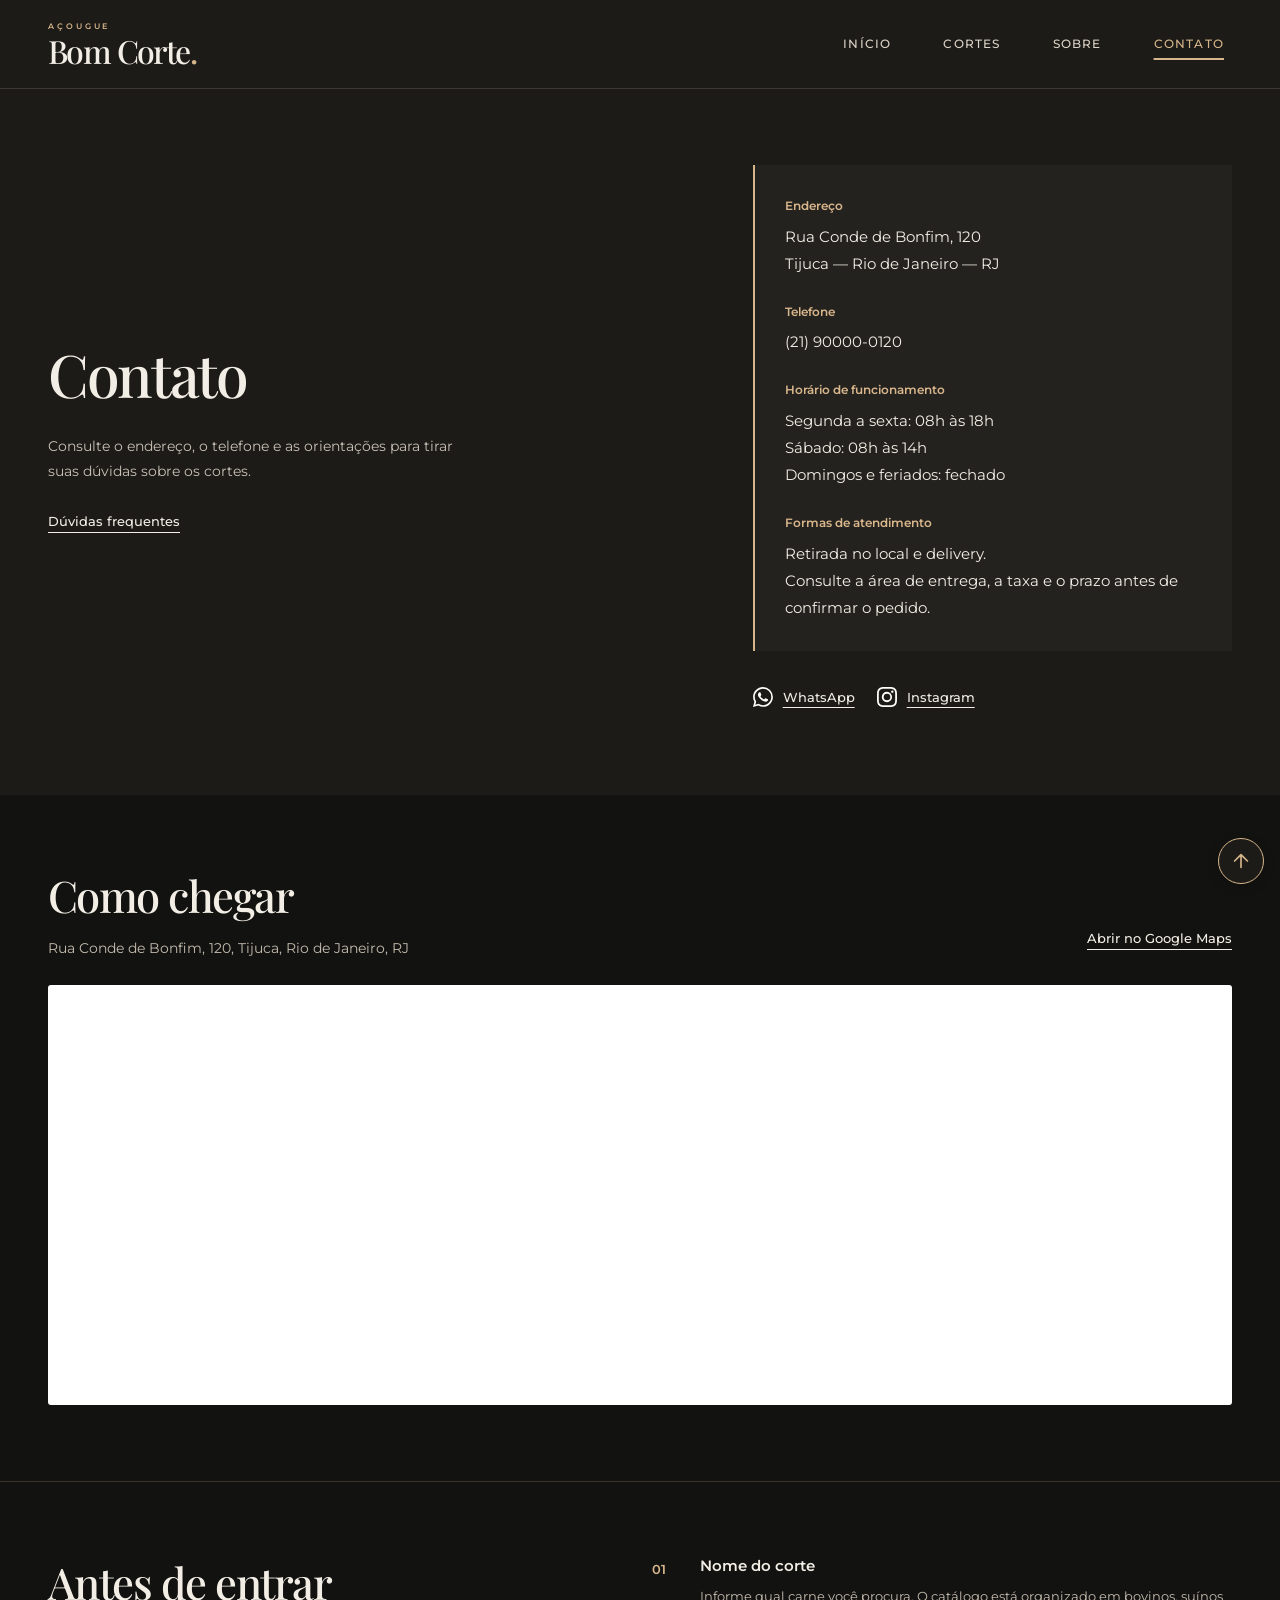
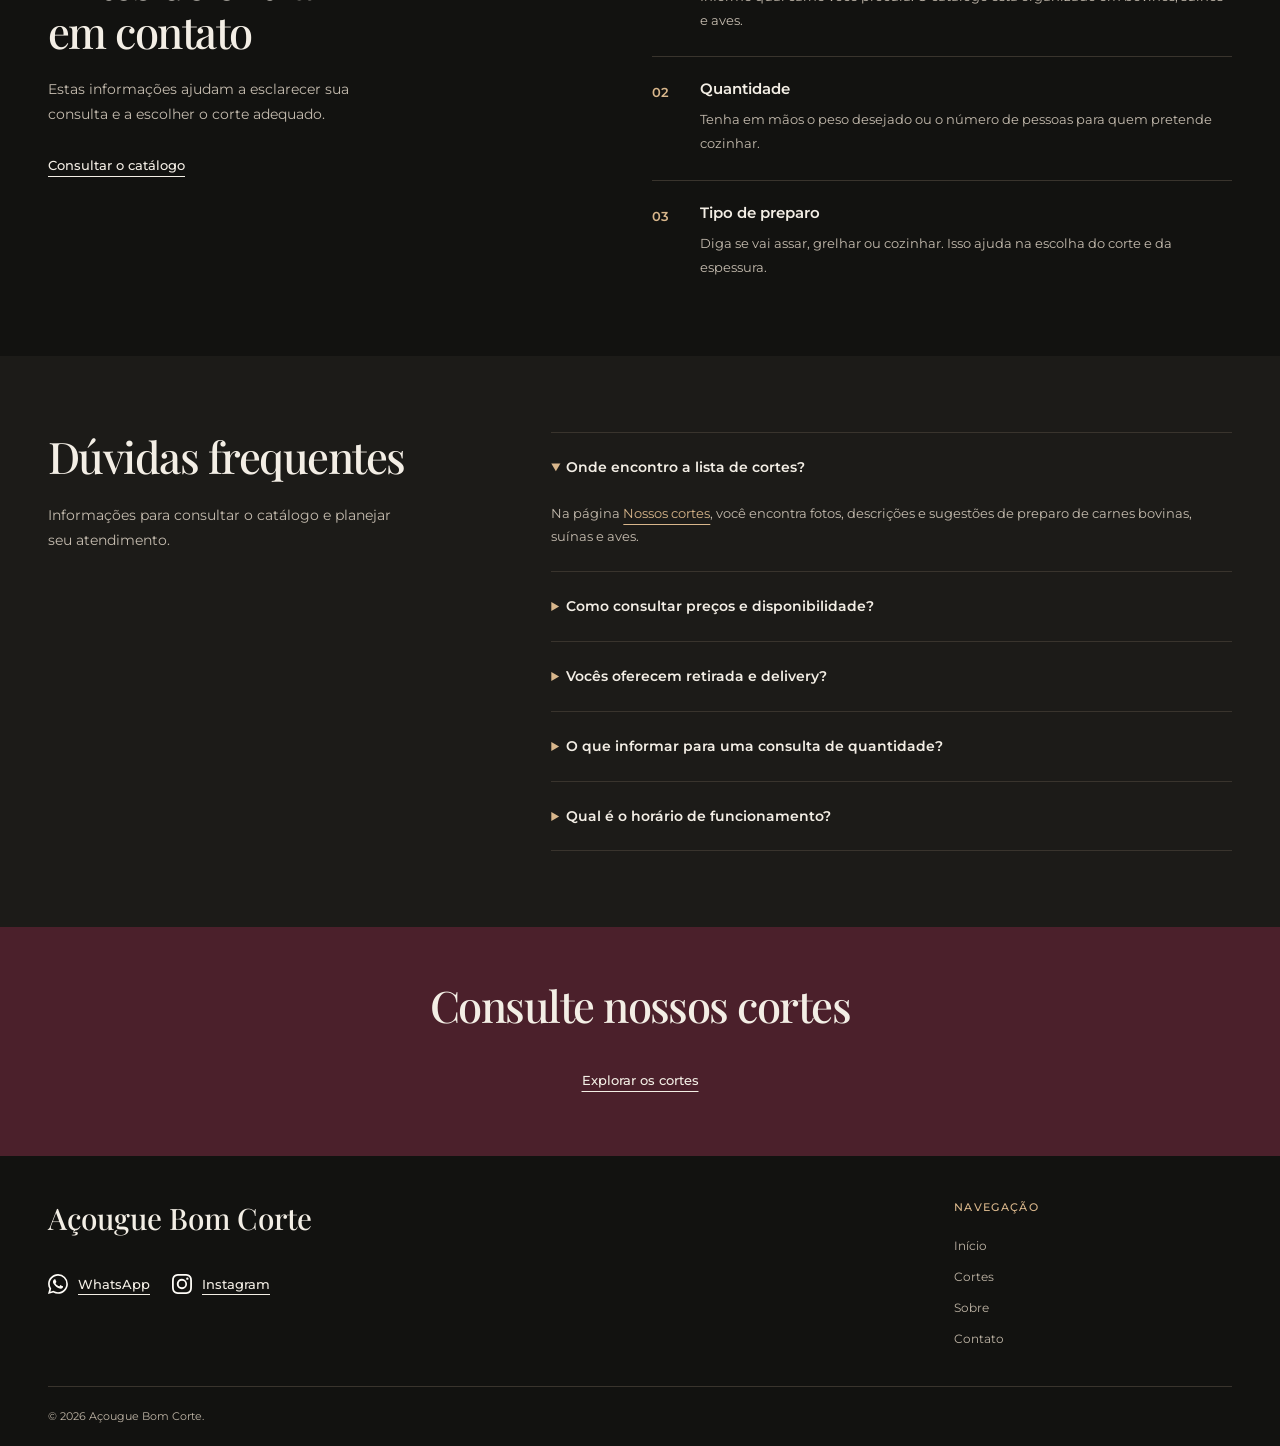
==== commit 88ed2018: "Adicionei botão de voltar ao topo" ====
--- a/contato.html
+++ b/contato.html
@@ -9,9 +9,9 @@
     <link rel="preconnect" href="https://fonts.gstatic.com" crossorigin>
     <link href="https://fonts.googleapis.com/css2?family=Montserrat:wght@400;500;600;700&family=Playfair+Display:wght@400;500;600;700&display=swap" rel="stylesheet">
     <link href="https://cdn.jsdelivr.net/npm/bootstrap@5.3.8/dist/css/bootstrap.min.css" rel="stylesheet" integrity="sha384-sRIl4kxILFvY47J16cr9ZwB07vP4J8+LH7qKQnuqkuIAvNWLzeN8tE5YBujZqJLB" crossorigin="anonymous">
-    <link rel="stylesheet" href="style.css?v=20260927-12">
+    <link rel="stylesheet" href="style.css?v=20260928-1">
   </head>
-  <body>
+  <body id="topo">
     <a class="skip-link" href="#conteudo">Pular para o conteúdo</a>
     <header class="site-header">
       <nav class="navbar navbar-expand-md" data-bs-theme="dark" aria-label="Navegação principal">
@@ -185,6 +185,11 @@
         <div class="footer-bottom"><small>© 2026 Açougue Bom Corte.</small></div>
       </div>
     </footer>
+    <a class="back-to-top" href="#topo" aria-label="Voltar ao topo" title="Voltar ao topo">
+      <svg width="22" height="22" viewBox="0 0 24 24" fill="none" stroke="currentColor" stroke-width="1.8" stroke-linecap="round" stroke-linejoin="round" aria-hidden="true" focusable="false">
+        <path d="M12 19V5M5 12l7-7 7 7"></path>
+      </svg>
+    </a>
     <script src="https://cdn.jsdelivr.net/npm/bootstrap@5.3.8/dist/js/bootstrap.bundle.min.js" integrity="sha384-FKyoEForCGlyvwx9Hj09JcYn3nv7wiPVlz7YYwJrWVcXK/BmnVDxM+D2scQbITxI" crossorigin="anonymous"></script>
   </body>
 </html>
--- a/style.css
+++ b/style.css
@@ -1003,7 +1003,39 @@
 
 }
 
+/* Botão para voltar ao topo */
+html {
+  scroll-behavior: smooth;
+}
+
+.back-to-top {
+  position: fixed;
+  right: max(16px, env(safe-area-inset-right));
+  bottom: max(16px, env(safe-area-inset-bottom));
+  z-index: 10;
+  display: inline-flex;
+  align-items: center;
+  justify-content: center;
+  width: 46px;
+  height: 46px;
+  border: 1px solid var(--sand);
+  border-radius: 50%;
+  background: var(--charcoal);
+  color: var(--sand);
+  text-decoration: none;
+  box-shadow: 0 3px 12px rgb(0 0 0 / 20%);
+}
+
+.back-to-top:hover {
+  background: var(--wine-dark);
+  color: var(--cream);
+}
+
 @media (prefers-reduced-motion: reduce) {
+  html {
+    scroll-behavior: auto;
+  }
+
   .product-card, .navbar .nav-link {
     transition: none;
   }
